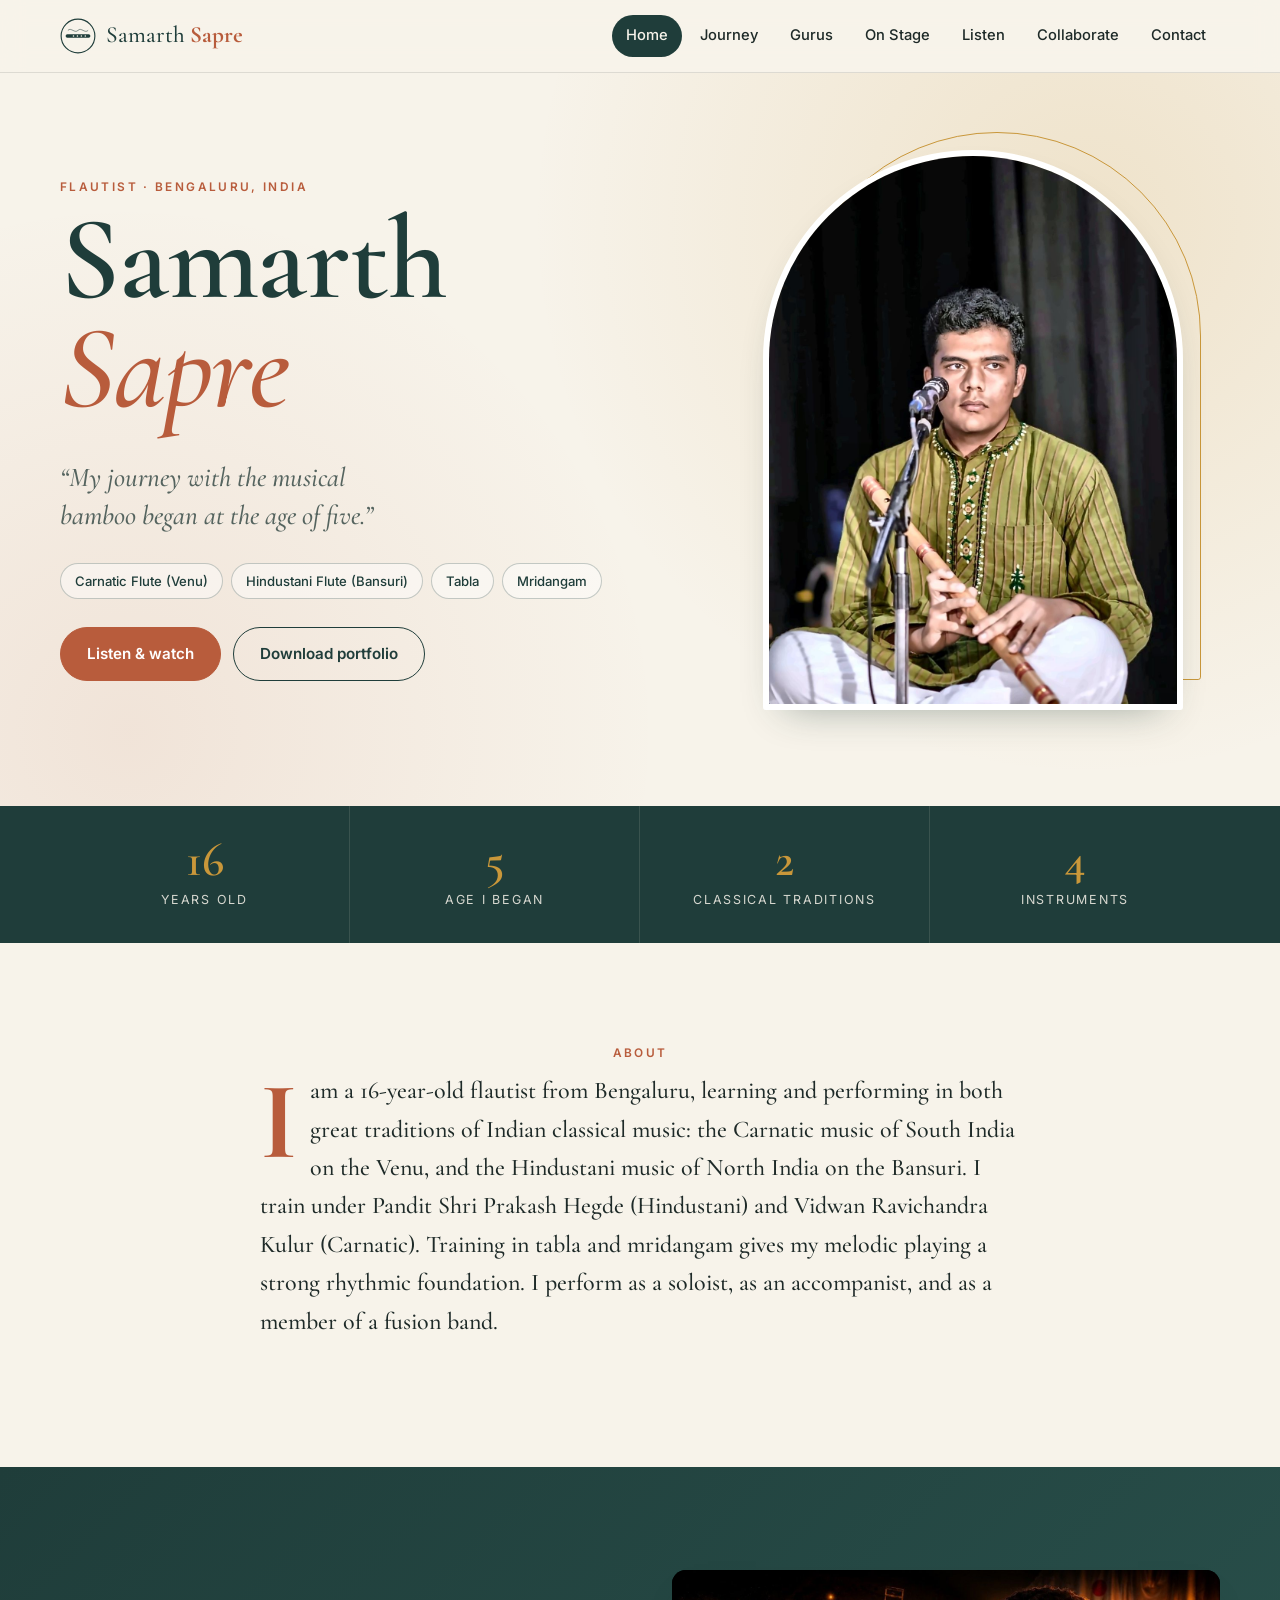
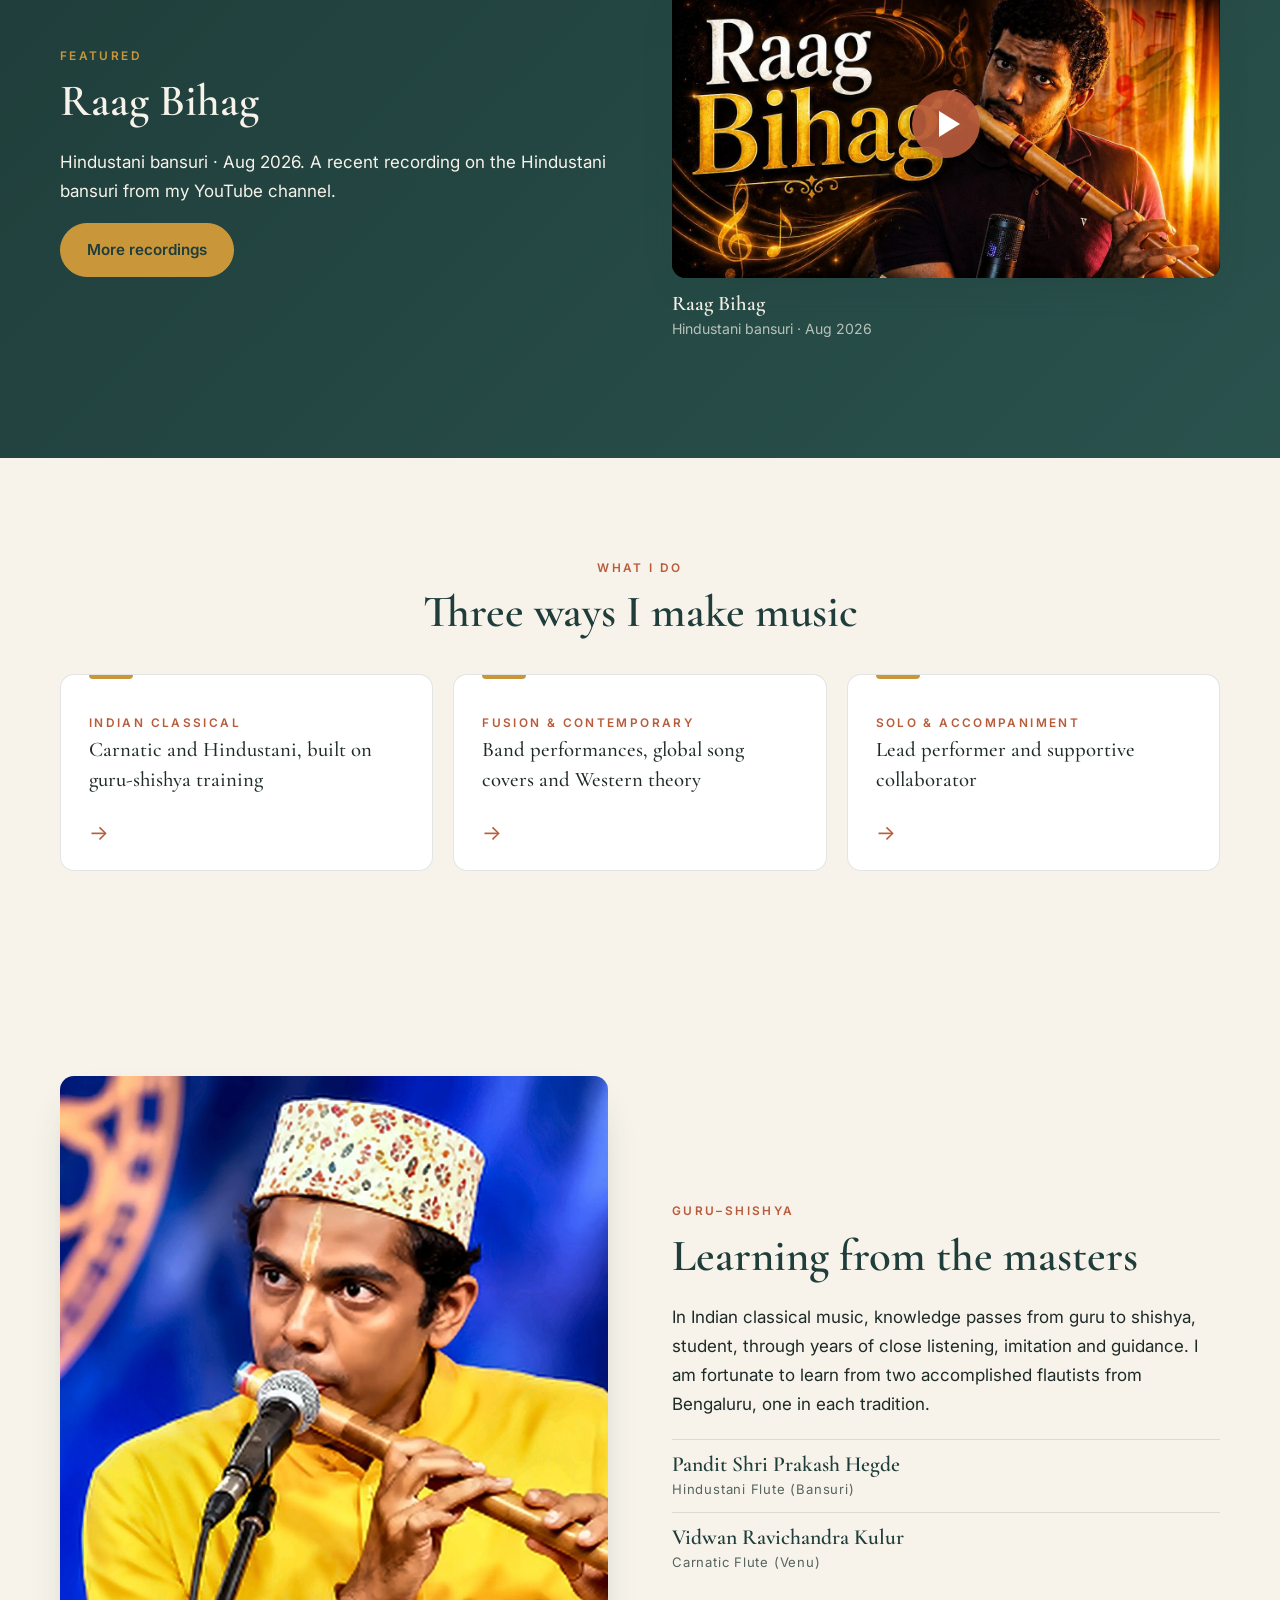
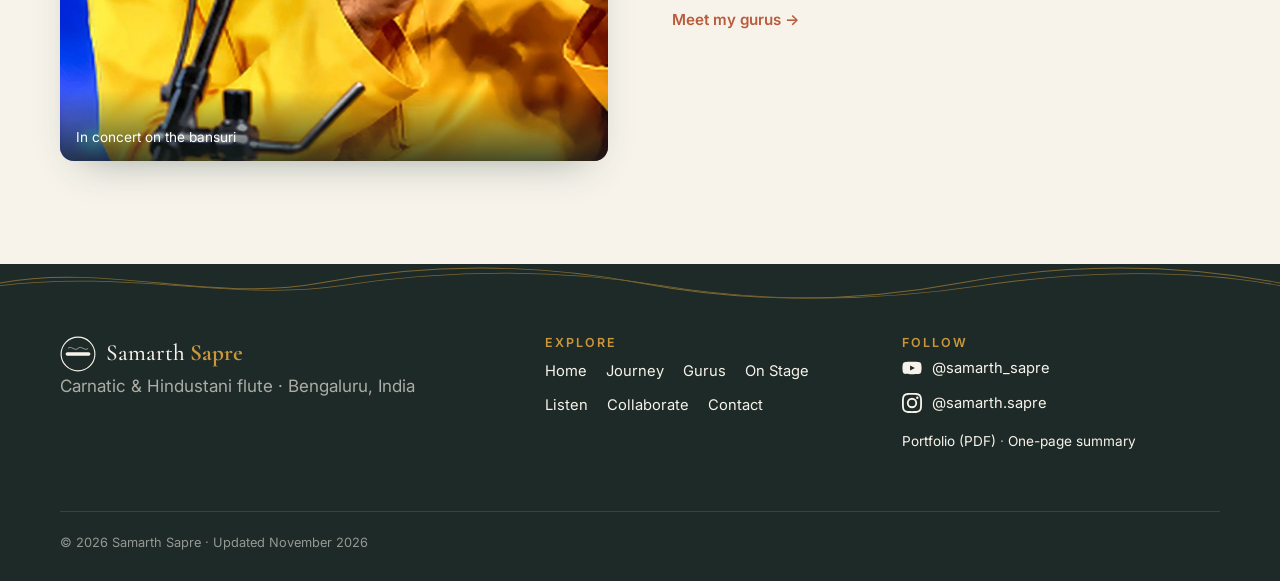
==== index.html @ 22e7e935 "Initial website: Home, Journey, Gurus, On Stage, Listen, Collaborate, Contact Authored by Swapnil" ====
<!doctype html>
<html lang="en">
<head>
<meta charset="utf-8">
<meta name="viewport" content="width=device-width, initial-scale=1">
<title>Samarth Sapre · Flautist · Carnatic &amp; Hindustani</title>
<meta name="description" content="Samarth Sapre, a 16-year-old flautist from Bengaluru performing Carnatic flute (venu) and Hindustani bansuri, with tabla and mridangam.">
<meta name="theme-color" content="#1F3D3A">
<meta property="og:type" content="website">
<meta property="og:title" content="Samarth Sapre · Flautist · Carnatic &amp; Hindustani">
<meta property="og:description" content="Samarth Sapre, a 16-year-old flautist from Bengaluru performing Carnatic flute (venu) and Hindustani bansuri, with tabla and mridangam.">
<meta property="og:image" content="https://samarthss2104.github.io/assets/img/og.jpg">
<meta name="twitter:card" content="summary_large_image">
<link rel="canonical" href="https://samarthss2104.github.io/">
<link rel="icon" href="assets/favicon.svg" type="image/svg+xml">
<link rel="preconnect" href="https://fonts.googleapis.com">
<link rel="preconnect" href="https://fonts.gstatic.com" crossorigin>
<link href="https://fonts.googleapis.com/css2?family=Cormorant+Garamond:ital,wght@0,500;0,600;0,700;1,500&family=Inter:wght@400;500;600&display=swap" rel="stylesheet">
<link rel="stylesheet" href="assets/style.css">
<script type="application/ld+json">{"@context": "https://schema.org", "@type": "Person", "name": "Samarth Sapre", "jobTitle": "Flautist (Carnatic and Hindustani)", "address": {"@type": "PostalAddress", "addressLocality": "Bengaluru", "addressCountry": "IN"}, "sameAs": ["https://youtube.com/@samarth_sapre", "https://www.instagram.com/samarth.sapre"], "url": "https://samarthss2104.github.io/"}</script>
</head>
<body class="page-index">
<a class="skip" href="#main">Skip to content</a>
<header class="site-header">
  <div class="wrap header-inner">
    <a class="brand" href="index.html"><svg class="mark" viewBox="0 0 64 64" aria-hidden="true"><circle cx="32" cy="32" r="30" fill="none" stroke="currentColor" stroke-width="2"/><rect x="10" y="29" width="44" height="6" rx="3" fill="currentColor"/><circle cx="24" cy="32" r="1.4" fill="var(--paper)"/><circle cx="31" cy="32" r="1.4" fill="var(--paper)"/><circle cx="38" cy="32" r="1.4" fill="var(--paper)"/><circle cx="45" cy="32" r="1.4" fill="var(--paper)"/><path d="M14 22c6-6 12 6 18 0s12 6 18 0" fill="none" stroke="currentColor" stroke-width="1.6" opacity=".6"/></svg><span>Samarth <b>Sapre</b></span></a>
    <button class="menu-toggle" aria-expanded="false" aria-controls="nav" aria-label="Menu">
      <span></span><span></span><span></span></button>
    <nav id="nav" class="nav"><a href="index.html" aria-current="page">Home</a><a href="journey.html">Journey</a><a href="gurus.html">Gurus</a><a href="stage.html">On Stage</a><a href="listen.html">Listen</a><a href="collaborate.html">Collaborate</a><a href="contact.html">Contact</a></nav>
  </div>
</header>
<main id="main">
<section class="hero">
  <div class="wrap hero-inner">
    <div class="hero-text">
      <p class="kicker">Flautist · Bengaluru, India</p>
      <h1 class="hero-name">Samarth<br><em>Sapre</em></h1>
      <p class="tagline">“My journey with the musical bamboo began at the age of five.”</p>
      <ul class="chips"><li>Carnatic Flute (Venu)</li><li>Hindustani Flute (Bansuri)</li><li>Tabla</li><li>Mridangam</li></ul>
      <div class="cta">
        <a class="btn" href="listen.html">Listen &amp; watch</a>
        <a class="btn ghost" href="files/Samarth_Sapre_Musician_Portfolio.pdf">Download portfolio</a>
      </div>
    </div>
    <div class="hero-photo">
      <div class="arch"><img src="assets/img/1.jpg" alt="Samarth Sapre with his bansuri" fetchpriority="high"></div>
      <span class="ring" aria-hidden="true"></span>
    </div>
  </div>
</section>
<section class="stats"><div class="wrap stats-inner"><div><b>16</b><span>Years old</span></div><div><b>5</b><span>Age I began</span></div><div><b>2</b><span>Classical traditions</span></div><div><b>4</b><span>Instruments</span></div></div></section>
<section class="intro">
  <div class="wrap narrow">
    <p class="kicker center">About</p>
    <p class="dropcap">I am a 16-year-old flautist from Bengaluru, learning and performing in both great traditions of Indian classical music: the Carnatic music of South India on the Venu, and the Hindustani music of North India on the Bansuri. I train under Pandit Shri Prakash Hegde (Hindustani) and Vidwan Ravichandra Kulur (Carnatic). Training in tabla and mridangam gives my melodic playing a strong rhythmic foundation. I perform as a soloist, as an accompanist, and as a member of a fusion band.</p>
  </div>
</section>
<section class="band">
  <div class="wrap split">
    <div>
      <p class="kicker light">Featured</p>
      <h2>Raag Bihag</h2>
      <p>Hindustani bansuri  ·  Aug 2026. A recent recording on the Hindustani bansuri from my YouTube channel.</p>
      <a class="btn light" href="listen.html">More recordings</a>
    </div>
    <article class="video big">
  <button class="yt" data-id="_wr98UsOp20" aria-label="Play Raag Bihag">
    <img src="assets/img/yt__wr98UsOp20.jpg" alt="" loading="lazy">
    <span class="play" aria-hidden="true"></span>
  </button>
  <h3><a href="https://www.youtube.com/watch?v=_wr98UsOp20" target="_blank" rel="noopener">Raag Bihag</a></h3>
  <p class="muted">Hindustani bansuri  ·  Aug 2026</p>
</article>
  </div>
</section>
<section class="pillars-sec">
  <div class="wrap">
    <p class="kicker center">What I do</p>
    <h2 class="center">Three ways I make music</h2>
    <div class="pillars"><a class="pillar reveal" href="journey.html"><span class="kicker">INDIAN CLASSICAL</span><p>Carnatic and Hindustani, built on guru-shishya training</p><span class="arrow">→</span></a><a class="pillar reveal" href="collaborate.html"><span class="kicker">FUSION &amp; CONTEMPORARY</span><p>Band performances, global song covers and Western theory</p><span class="arrow">→</span></a><a class="pillar reveal" href="stage.html"><span class="kicker">SOLO &amp; ACCOMPANIMENT</span><p>Lead performer and supportive collaborator</p><span class="arrow">→</span></a></div>
  </div>
</section>
<section class="gurus-teaser">
  <div class="wrap split">
    <figure class="photo tall" data-lightbox><img src="assets/img/8.jpg" alt="In concert on the bansuri" loading="lazy" style="object-position:45% 45%"><figcaption>In concert on the bansuri</figcaption></figure>
    <div>
      <p class="kicker">Guru–shishya</p>
      <h2>Learning from the masters</h2>
      <p>In Indian classical music, knowledge passes from guru to shishya, student, through years of close listening, imitation and guidance. I am fortunate to learn from two accomplished flautists from Bengaluru, one in each tradition.</p>
      <ul class="guru-mini"><li><b>Pandit Shri Prakash Hegde</b><span>Hindustani Flute (Bansuri)</span></li><li><b>Vidwan Ravichandra Kulur</b><span>Carnatic Flute (Venu)</span></li></ul>
      <a class="link" href="gurus.html">Meet my gurus →</a>
    </div>
  </div>
</section>
</main>
<footer class="site-footer">
  <svg class="wave" viewBox="0 0 1200 60" preserveAspectRatio="none" aria-hidden="true"><path d="M0 30 C 100 0, 200 60, 300 30 S 500 0, 600 30 S 800 60, 900 30 S 1100 0, 1200 30"/><path d="M0 34 C 120 10, 220 58, 320 34 S 520 8, 620 34 S 820 58, 920 34 S 1120 10, 1200 34"/></svg>
  <div class="wrap footer-inner">
    <div>
      <a class="brand light" href="index.html"><svg class="mark" viewBox="0 0 64 64" aria-hidden="true"><circle cx="32" cy="32" r="30" fill="none" stroke="currentColor" stroke-width="2"/><rect x="10" y="29" width="44" height="6" rx="3" fill="currentColor"/><circle cx="24" cy="32" r="1.4" fill="var(--paper)"/><circle cx="31" cy="32" r="1.4" fill="var(--paper)"/><circle cx="38" cy="32" r="1.4" fill="var(--paper)"/><circle cx="45" cy="32" r="1.4" fill="var(--paper)"/><path d="M14 22c6-6 12 6 18 0s12 6 18 0" fill="none" stroke="currentColor" stroke-width="1.6" opacity=".6"/></svg><span>Samarth <b>Sapre</b></span></a>
      <p class="muted">Carnatic &amp; Hindustani flute · Bengaluru, India</p>
    </div>
    <div>
      <h4>Explore</h4>
      <p class="footer-nav"><a href="index.html">Home</a> <a href="journey.html">Journey</a> <a href="gurus.html">Gurus</a> <a href="stage.html">On Stage</a> <a href="listen.html">Listen</a> <a href="collaborate.html">Collaborate</a> <a href="contact.html">Contact</a></p>
    </div>
    <div>
      <h4>Follow</h4>
      <div class="social light"><a href="https://youtube.com/@samarth_sapre" target="_blank" rel="noopener" aria-label="YouTube @samarth_sapre"><svg viewBox="0 0 24 24" aria-hidden="true"><path d="M23 7.2a3 3 0 0 0-2.1-2.1C19 4.6 12 4.6 12 4.6s-7 0-8.9.5A3 3 0 0 0 1 7.2 31 31 0 0 0 .5 12a31 31 0 0 0 .5 4.8 3 3 0 0 0 2.1 2.1c1.9.5 8.9.5 8.9.5s7 0 8.9-.5a3 3 0 0 0 2.1-2.1 31 31 0 0 0 .5-4.8 31 31 0 0 0-.5-4.8zM9.7 15.1V8.9l5.8 3.1z"/></svg><span>@samarth_sapre</span></a><a href="https://www.instagram.com/samarth.sapre" target="_blank" rel="noopener" aria-label="Instagram @samarth.sapre"><svg viewBox="0 0 24 24" aria-hidden="true"><path d="M12 2.2c3.2 0 3.6 0 4.8.1 3.3.1 4.8 1.7 4.9 4.9.1 1.3.1 1.6.1 4.8s0 3.6-.1 4.8c-.1 3.2-1.7 4.8-4.9 4.9-1.3.1-1.6.1-4.8.1s-3.6 0-4.8-.1c-3.3-.1-4.8-1.7-4.9-4.9C2.2 15.6 2.2 15.2 2.2 12s0-3.6.1-4.8C2.4 3.9 4 2.4 7.2 2.3 8.4 2.2 8.8 2.2 12 2.2zM12 0C8.7 0 8.3 0 7.1.1 2.7.3.3 2.7.1 7.1 0 8.3 0 8.7 0 12s0 3.7.1 4.9c.2 4.4 2.6 6.8 7 7 1.2.1 1.6.1 4.9.1s3.7 0 4.9-.1c4.4-.2 6.8-2.6 7-7 .1-1.2.1-1.6.1-4.9s0-3.7-.1-4.9c-.2-4.4-2.6-6.8-7-7C15.7 0 15.3 0 12 0zm0 5.8a6.2 6.2 0 1 0 0 12.4 6.2 6.2 0 0 0 0-12.4zM12 16a4 4 0 1 1 0-8 4 4 0 0 1 0 8zm6.4-11.8a1.4 1.4 0 1 0 0 2.9 1.4 1.4 0 0 0 0-2.9z"/></svg><span>@samarth.sapre</span></a></div>
      <p class="muted small"><a href="files/Samarth_Sapre_Musician_Portfolio.pdf">Portfolio (PDF)</a> ·
      <a href="files/Samarth_Sapre_One_Page_Summary.pdf">One-page summary</a></p>
    </div>
  </div>
  <div class="wrap fine">© 2026 Samarth Sapre · Updated November 2026</div>
</footer>
<div class="lightbox" hidden><button class="lb-close" aria-label="Close">×</button><figure><img alt=""><figcaption></figcaption></figure></div>
<script src="assets/site.js" defer></script>
</body>
</html>
---- assets/style.css ----
/* Samarth Sapre — website styles. Palette matches the PDF portfolio. */
:root {
  --paper: #F7F3EA;
  --paper-2: #EFE8DA;
  --mist: #E7ECE5;
  --ink: #1E2A28;
  --teal: #1F3D3A;
  --teal-2: #2A524D;
  --terracotta: #B85C3C;
  --gold: #C9973A;
  --sage: #5F7768;
  --muted: #55645F;
  --line: rgba(30, 42, 40, .12);
  --serif: "Cormorant Garamond", Georgia, serif;
  --sans: "Inter", system-ui, -apple-system, "Segoe UI", sans-serif;
  --radius: 14px;
  --shadow: 0 18px 40px -22px rgba(31, 61, 58, .45);
}

* { box-sizing: border-box; }
html { scroll-behavior: smooth; }
body {
  margin: 0;
  background: var(--paper);
  color: var(--ink);
  font: 400 17px/1.7 var(--sans);
  -webkit-font-smoothing: antialiased;
}
img { max-width: 100%; display: block; }
a { color: var(--terracotta); text-decoration: none; }
a:hover { color: var(--teal); }
h1, h2, h3, h4 { font-family: var(--serif); font-weight: 600; line-height: 1.12; margin: 0 0 .5em; color: var(--teal); }
h1 { font-size: clamp(2.6rem, 6vw, 4.4rem); }
h2 { font-size: clamp(2rem, 4vw, 2.8rem); }
h3 { font-size: 1.55rem; }
h4 { font-family: var(--sans); font-size: .78rem; letter-spacing: .16em; text-transform: uppercase; color: var(--sage); margin-top: 1.6em; }
p { margin: 0 0 1em; }
.wrap { width: min(1160px, 100% - 32px); margin-inline: auto; }
.narrow { width: min(760px, 100% - 32px); }
.center { text-align: center; }
.muted { color: var(--muted); }
.small { font-size: .85rem; }
.kicker {
  font: 600 .74rem/1.4 var(--sans);
  letter-spacing: .2em;
  text-transform: uppercase;
  color: var(--terracotta);
  margin-bottom: .9em;
}
.kicker.light { color: var(--gold); }
.skip { position: absolute; left: -999px; }
.skip:focus { left: 16px; top: 16px; z-index: 100; background: var(--teal); color: #fff; padding: 8px 14px; border-radius: 8px; }
section { padding: clamp(56px, 8vw, 104px) 0; }
.tint { background: var(--mist); }
.link { font-weight: 600; font-size: .95rem; }

/* Header */
.site-header {
  position: sticky; top: 0; z-index: 50;
  background: rgba(247, 243, 234, .88);
  backdrop-filter: blur(12px);
  border-bottom: 1px solid var(--line);
}
.header-inner { display: flex; align-items: center; justify-content: space-between; height: 72px; }
.brand { display: flex; align-items: center; gap: 10px; color: var(--teal); font: 500 1.45rem/1 var(--serif); }
.brand b { font-weight: 700; color: var(--terracotta); }
.brand .mark { width: 36px; height: 36px; color: var(--teal); }
.brand.light, .brand.light .mark { color: var(--paper); }
.brand.light b { color: var(--gold); }
.nav { display: flex; gap: 4px; }
.nav a {
  color: var(--ink); font-size: .92rem; font-weight: 500;
  padding: 8px 14px; border-radius: 999px; transition: background .2s, color .2s;
}
.nav a:hover { background: var(--paper-2); color: var(--teal); }
.nav a[aria-current="page"] { background: var(--teal); color: var(--paper); }
.menu-toggle { display: none; background: none; border: 0; padding: 10px; cursor: pointer; }
.menu-toggle span { display: block; width: 24px; height: 2px; background: var(--teal); margin: 5px 0; transition: transform .25s, opacity .25s; }

@media (max-width: 960px) {
  .menu-toggle { display: block; }
  .nav {
    position: absolute; top: 72px; left: 0; right: 0;
    flex-direction: column; gap: 0; padding: 8px 16px 20px;
    background: var(--paper); border-bottom: 1px solid var(--line);
    box-shadow: var(--shadow);
    display: none;
  }
  .nav.open { display: flex; }
  .nav a { padding: 14px 12px; border-radius: 10px; font-size: 1.05rem; }
  .menu-toggle[aria-expanded="true"] span:nth-child(1) { transform: translateY(7px) rotate(45deg); }
  .menu-toggle[aria-expanded="true"] span:nth-child(2) { opacity: 0; }
  .menu-toggle[aria-expanded="true"] span:nth-child(3) { transform: translateY(-7px) rotate(-45deg); }
}

/* Buttons */
.btn {
  display: inline-block; padding: 13px 26px; border-radius: 999px;
  background: var(--terracotta); color: #fff; font-weight: 600; font-size: .95rem;
  border: 1.5px solid var(--terracotta); transition: transform .2s, background .2s, color .2s;
}
.btn:hover { background: var(--teal); border-color: var(--teal); color: #fff; transform: translateY(-2px); }
.btn.ghost { background: transparent; color: var(--teal); border-color: var(--teal); }
.btn.ghost:hover { background: var(--teal); color: var(--paper); }
.btn.light { background: var(--gold); border-color: var(--gold); color: var(--teal); }
.btn.light:hover { background: var(--paper); border-color: var(--paper); }
.cta { display: flex; flex-wrap: wrap; gap: 12px; margin-top: 28px; }
.cta.center { justify-content: center; }

/* Hero */
.hero {
  padding: clamp(40px, 6vw, 80px) 0 clamp(56px, 8vw, 96px);
  background:
    radial-gradient(circle at 85% 20%, rgba(201, 151, 58, .18), transparent 45%),
    radial-gradient(circle at 10% 90%, rgba(184, 92, 60, .10), transparent 40%);
  overflow: hidden;
}
.hero-inner { display: grid; grid-template-columns: 1.1fr .9fr; gap: clamp(32px, 5vw, 72px); align-items: center; }
.hero-name { font-size: clamp(3.6rem, 10vw, 7.4rem); line-height: .92; letter-spacing: -.01em; margin-bottom: .3em; }
.hero-name em { font-style: italic; color: var(--terracotta); font-weight: 500; }
.tagline { font: italic 500 clamp(1.3rem, 2.4vw, 1.7rem)/1.4 var(--serif); color: var(--muted); max-width: 30ch; }
.chips { list-style: none; padding: 0; margin: 22px 0 0; display: flex; flex-wrap: wrap; gap: 8px; }
.chips li {
  font-size: .82rem; font-weight: 500; color: var(--teal);
  padding: 6px 14px; border: 1px solid rgba(31, 61, 58, .25); border-radius: 999px; background: rgba(255, 255, 255, .45);
}
.hero-photo { position: relative; justify-self: center; width: min(420px, 100%); }
.arch {
  position: relative; z-index: 1;
  aspect-ratio: 3 / 4; border-radius: 999px 999px var(--radius) var(--radius);
  overflow: hidden; box-shadow: var(--shadow); border: 6px solid #fff;
}
.arch img { width: 100%; height: 100%; object-fit: cover; object-position: 50% 30%; }
.ring {
  position: absolute; inset: -18px -18px 30px 30px; z-index: 0;
  border: 1.5px solid var(--gold); border-radius: 999px 999px var(--radius) var(--radius);
}

/* Stats */
.stats { padding: 0; background: var(--teal); color: var(--paper); }
.stats-inner { display: grid; grid-template-columns: repeat(4, 1fr); }
.stats-inner div { padding: 30px 12px; text-align: center; border-right: 1px solid rgba(247, 243, 234, .12); }
.stats-inner div:last-child { border-right: 0; }
.stats b { display: block; font: 600 3rem/1 var(--serif); color: var(--gold); }
.stats span { font-size: .78rem; letter-spacing: .14em; text-transform: uppercase; opacity: .85; }

/* Intro */
.dropcap { font: 500 clamp(1.25rem, 2.2vw, 1.5rem)/1.6 var(--serif); color: var(--ink); }
.dropcap::first-letter { float: left; font-size: 4.6em; line-height: .8; padding: 6px 12px 0 0; color: var(--terracotta); font-weight: 700; }

/* Band (dark) */
.band { background: linear-gradient(135deg, var(--teal), var(--teal-2)); color: var(--paper); }
.band h2, .band h3 { color: var(--paper); }
.band h3 a { color: var(--paper); }
.band .video h3 a { color: var(--paper); }
.band .video h3 a:hover { color: var(--gold); }
.band .muted { color: rgba(247, 243, 234, .7); }
.split { display: grid; grid-template-columns: 1fr 1fr; gap: clamp(32px, 5vw, 72px); align-items: center; }

/* Video */
.video h3 { font-size: 1.3rem; margin: 14px 0 2px; }
.video h3 a { color: var(--teal); }
.video p { font-size: .88rem; }
.yt {
  position: relative; display: block; width: 100%; aspect-ratio: 16 / 9; padding: 0; border: 0; cursor: pointer;
  border-radius: var(--radius); overflow: hidden; background: #000; box-shadow: var(--shadow);
}
.yt img { width: 100%; height: 100%; object-fit: cover; transition: transform .5s, opacity .3s; }
.yt:hover img { transform: scale(1.04); opacity: .9; }
.yt .play {
  position: absolute; left: 50%; top: 50%; width: 68px; height: 68px; transform: translate(-50%, -50%);
  border-radius: 50%; background: rgba(184, 92, 60, .92); box-shadow: 0 6px 20px rgba(0, 0, 0, .35);
}
.yt .play::after {
  content: ""; position: absolute; left: 27px; top: 21px;
  border-style: solid; border-width: 13px 0 13px 21px; border-color: transparent transparent transparent #fff;
}
.yt iframe { position: absolute; inset: 0; width: 100%; height: 100%; border: 0; }
.videos { display: grid; grid-template-columns: repeat(3, 1fr); gap: 28px; }

/* Pillars */
.pillars { display: grid; grid-template-columns: repeat(3, 1fr); gap: 20px; margin-top: 36px; }
.pillar {
  position: relative; display: block; padding: 32px 28px 56px; border-radius: var(--radius);
  background: #fff; color: var(--ink); border: 1px solid var(--line); transition: transform .25s, box-shadow .25s;
}
.pillar::before { content: ""; position: absolute; left: 28px; top: 0; width: 44px; height: 4px; background: var(--gold); border-radius: 0 0 4px 4px; }
.pillar:hover { transform: translateY(-6px); box-shadow: var(--shadow); color: var(--ink); }
.pillar p { font: 500 1.3rem/1.4 var(--serif); }
.pillar .arrow { position: absolute; bottom: 20px; left: 28px; color: var(--terracotta); font-size: 1.3rem; }

/* Photos */
.photo { margin: 0; position: relative; border-radius: var(--radius); overflow: hidden; box-shadow: var(--shadow); cursor: zoom-in; background: var(--paper-2); }
.photo img { width: 100%; height: 100%; object-fit: cover; aspect-ratio: 4 / 3; transition: transform .6s; }
.photo:hover img { transform: scale(1.03); }
.photo figcaption {
  position: absolute; left: 0; right: 0; bottom: 0; padding: 36px 16px 12px;
  background: linear-gradient(transparent, rgba(20, 30, 28, .78)); color: #fff; font-size: .85rem;
}
.photo.tall img { aspect-ratio: 4 / 5; }
.photo-pair { display: grid; grid-template-columns: 1fr 1fr; gap: 16px; }
.photo-pair .photo img { aspect-ratio: 3 / 4; }
.guru-mini { list-style: none; padding: 0; margin: 20px 0; }
.guru-mini li { display: flex; flex-direction: column; padding: 12px 0; border-top: 1px solid var(--line); }
.guru-mini b { font: 600 1.35rem/1.2 var(--serif); color: var(--teal); }
.guru-mini span { font-size: .82rem; color: var(--muted); letter-spacing: .06em; }

/* Page head */
.page-head {
  position: relative; overflow: hidden; padding: clamp(56px, 8vw, 96px) 0 clamp(40px, 5vw, 64px);
  border-bottom: 1px solid var(--line);
  background: radial-gradient(circle at 90% 0%, rgba(201, 151, 58, .16), transparent 50%);
}
.page-head .num {
  position: absolute; right: 2%; top: -10px;
  font: 700 clamp(8rem, 20vw, 15rem)/1 var(--serif); color: transparent;
  -webkit-text-stroke: 1.5px rgba(201, 151, 58, .45); pointer-events: none;
}
.page-head .lede { font: 500 clamp(1.2rem, 2vw, 1.45rem)/1.6 var(--serif); color: var(--muted); max-width: 62ch; }

/* Timeline */
.timeline { list-style: none; margin: 0 auto; padding: 0 0 0 36px; max-width: 820px; position: relative; }
.timeline::before { content: ""; position: absolute; left: 9px; top: 8px; bottom: 8px; width: 2px; background: linear-gradient(var(--gold), var(--terracotta)); }
.timeline li { position: relative; padding: 0 0 48px 24px; }
.timeline li:last-child { padding-bottom: 0; }
.timeline li::before {
  content: ""; position: absolute; left: -35px; top: 4px; width: 18px; height: 18px; border-radius: 50%;
  background: var(--paper); border: 3px solid var(--terracotta);
}
.timeline li:last-child::before { background: var(--terracotta); box-shadow: 0 0 0 6px rgba(184, 92, 60, .18); }
.when { font: 600 .74rem/1 var(--sans); letter-spacing: .2em; color: var(--gold); }
.timeline h3 { margin: 10px 0 2px; }
.who { font-weight: 600; color: var(--terracotta); font-size: .95rem; }

/* Gurus */
.gurus { display: grid; grid-template-columns: 1fr 1fr; gap: 28px; }
.guru { background: #fff; border-radius: var(--radius); padding: clamp(28px, 4vw, 44px); border: 1px solid var(--line); box-shadow: var(--shadow); }
.guru-top { display: flex; gap: 20px; align-items: center; margin-bottom: 20px; }
.guru-top h2 { font-size: clamp(1.7rem, 3vw, 2.2rem); margin: 0 0 4px; }
.guru-top .kicker { margin-bottom: 6px; }
.guru-top .muted { margin: 0; font-size: .9rem; }
.monogram {
  flex: none; width: 76px; height: 76px; border-radius: 50%; display: grid; place-items: center;
  font: 600 1.7rem/1 var(--serif); color: var(--gold); background: var(--teal);
  box-shadow: inset 0 0 0 4px var(--teal), inset 0 0 0 5px var(--gold);
}
.ticks { list-style: none; padding: 0; margin: 0 0 24px; }
.ticks li { position: relative; padding: 0 0 10px 26px; font-size: .95rem; }
.ticks li::before { content: ""; position: absolute; left: 4px; top: .62em; width: 8px; height: 8px; border-radius: 50%; background: var(--gold); }
blockquote {
  margin: 0; padding: 20px 24px; border-left: 3px solid var(--terracotta); background: var(--paper);
  border-radius: 0 10px 10px 0; font: italic 500 1.2rem/1.5 var(--serif); color: var(--teal);
}
blockquote span { display: block; font: 600 .7rem/1 var(--sans); font-style: normal; letter-spacing: .2em; text-transform: uppercase; color: var(--terracotta); margin-bottom: 8px; }

/* Stage */
.roles { display: grid; grid-template-columns: 1fr 1fr; gap: 28px; }
.role { padding: 32px; border-radius: var(--radius); background: #fff; border: 1px solid var(--line); border-top: 4px solid var(--terracotta); }
.role p:last-child { font: 500 1.3rem/1.5 var(--serif); margin: 0; }
.gallery { columns: 3 280px; column-gap: 18px; margin-top: 36px; }
.gallery .photo { break-inside: avoid; margin-bottom: 18px; }
.gallery .photo img { aspect-ratio: auto; height: auto; }

/* Listen */
.sec-title { display: flex; justify-content: space-between; align-items: baseline; gap: 16px; margin-bottom: 28px; flex-wrap: wrap; }
.sec-title h2 { margin: 0; }
.reels { display: grid; grid-template-columns: repeat(4, 1fr); gap: 18px; }
.reel { display: block; color: var(--ink); }
.reel:hover { color: var(--terracotta); }
.reel-img { display: block; border-radius: var(--radius); overflow: hidden; aspect-ratio: 9 / 13; box-shadow: var(--shadow); background: #000; }
.reel img { width: 100%; height: 100%; object-fit: cover; transition: transform .6s; }
.reel:hover img { transform: scale(1.05); }
.reel-text { display: block; padding: 12px 2px 0; }
.reel-text b { display: block; font: 600 1.2rem/1.2 var(--serif); }
.reel-text small { font-size: .8rem; color: var(--muted); }
.rep { width: 100%; border-collapse: collapse; }
.rep th, .rep td { text-align: left; vertical-align: top; padding: 16px 0; border-bottom: 1px solid var(--line); }
.rep th { width: 34%; font: 600 .76rem/1.6 var(--sans); letter-spacing: .14em; text-transform: uppercase; color: var(--terracotta); padding-right: 20px; }
.rep td { font: 500 1.2rem/1.5 var(--serif); }

/* Collaborate */
.cards3 { display: grid; grid-template-columns: repeat(3, 1fr); gap: 24px; }
.card { padding: 32px 28px; background: #fff; border-radius: var(--radius); border: 1px solid var(--line); }
.card h3 { color: var(--terracotta); }
.card p { font-size: .96rem; margin: 0; }
.community { padding: 22px 0; border-top: 1px solid var(--line); }
.community h3 { margin-bottom: 2px; }
.community .kicker { margin-bottom: 4px; }
.community .muted { font-size: .88rem; }
.community p:last-child { margin: 0; }
.pillars-row { display: grid; grid-template-columns: repeat(3, 1fr); gap: 32px; }
.pillars-row > div { border-left: 2px solid var(--gold); padding-left: 20px; }
.pillars-row p:last-child { font: 500 1.25rem/1.45 var(--serif); margin: 0; }

/* Contact */
.contact-grid { display: grid; grid-template-columns: 1fr 1fr; gap: 24px; max-width: 820px; }
.contact-card { display: block; padding: 40px 32px; border-radius: var(--radius); background: #fff; border: 1px solid var(--line); color: var(--ink); transition: transform .25s, box-shadow .25s; }
.contact-card:hover { transform: translateY(-6px); box-shadow: var(--shadow); color: var(--ink); }
.contact-card svg { width: 36px; height: 36px; fill: var(--terracotta); margin-bottom: 16px; }
.contact-card h3 { margin-bottom: 4px; }

/* Next */
.next { padding: 0; border-top: 1px solid var(--line); }
.next a { display: flex; flex-direction: column; align-items: flex-end; padding: 44px 0; color: var(--teal); }
.next-title { font: 600 clamp(1.8rem, 4vw, 2.6rem)/1.1 var(--serif); transition: transform .25s; }
.next a:hover .next-title { transform: translateX(-8px); color: var(--terracotta); }
.next .kicker { margin-bottom: 6px; }

/* Footer */
.site-footer { position: relative; background: var(--ink); color: var(--paper); padding: 72px 0 28px; margin-top: 0; }
.site-footer .wave { position: absolute; top: -1px; left: 0; width: 100%; height: 40px; fill: none; stroke: var(--gold); stroke-width: 1.2; opacity: .55; }
.footer-inner { display: grid; grid-template-columns: 1.4fr 1fr 1fr; gap: 40px; }
.site-footer h4 { color: var(--gold); margin-top: 0; }
.site-footer .muted { color: rgba(247, 243, 234, .65); }
.site-footer a { color: var(--paper); }
.site-footer a:hover { color: var(--gold); }
.footer-nav a { display: inline-block; margin: 0 14px 6px 0; font-size: .92rem; }
.social { display: flex; flex-direction: column; gap: 10px; margin-bottom: 14px; }
.social a { display: inline-flex; align-items: center; gap: 10px; font-size: .92rem; }
.social svg { width: 20px; height: 20px; fill: currentColor; }
.fine { margin-top: 44px; padding-top: 20px; border-top: 1px solid rgba(247, 243, 234, .12); font-size: .8rem; color: rgba(247, 243, 234, .55); }

/* Lightbox */
.lightbox { position: fixed; inset: 0; z-index: 200; background: rgba(15, 22, 21, .92); display: grid; place-items: center; padding: 24px; }
.lightbox[hidden] { display: none; }
.lightbox figure { margin: 0; max-width: 1100px; }
.lightbox img { max-height: 82vh; width: auto; margin: 0 auto; border-radius: 10px; }
.lightbox figcaption { color: var(--paper); text-align: center; margin-top: 12px; font: italic 500 1.15rem var(--serif); }
.lb-close { position: absolute; top: 14px; right: 20px; background: none; border: 0; color: #fff; font-size: 2.6rem; cursor: pointer; line-height: 1; }

/* Reveal */
.reveal { opacity: 0; transform: translateY(18px); transition: opacity .7s ease, transform .7s ease; }
.reveal.in { opacity: 1; transform: none; }
.no-js .reveal { opacity: 1; transform: none; }
@media (prefers-reduced-motion: reduce) {
  html { scroll-behavior: auto; }
  .reveal { opacity: 1; transform: none; transition: none; }
  * { transition: none !important; }
}

/* Responsive */
@media (max-width: 960px) {
  .hero-inner, .split, .gurus { grid-template-columns: 1fr; }
  .hero-photo { width: min(340px, 86%); order: -1; }
  .videos, .cards3, .pillars, .pillars-row { grid-template-columns: 1fr 1fr; }
  .reels { grid-template-columns: repeat(3, 1fr); }
  .footer-inner { grid-template-columns: 1fr 1fr; }
  .footer-inner > div:first-child { grid-column: 1 / -1; }
}
@media (max-width: 640px) {
  body { font-size: 16px; }
  .stats-inner { grid-template-columns: 1fr 1fr; }
  .stats-inner div:nth-child(2) { border-right: 0; }
  .stats-inner div:nth-child(-n+2) { border-bottom: 1px solid rgba(247, 243, 234, .12); }
  .videos, .cards3, .pillars, .pillars-row, .roles, .contact-grid, .footer-inner { grid-template-columns: 1fr; }
  .reels { grid-template-columns: 1fr 1fr; gap: 12px; }
  .rep th { width: 40%; }
  .guru-top { flex-direction: column; align-items: flex-start; }
}
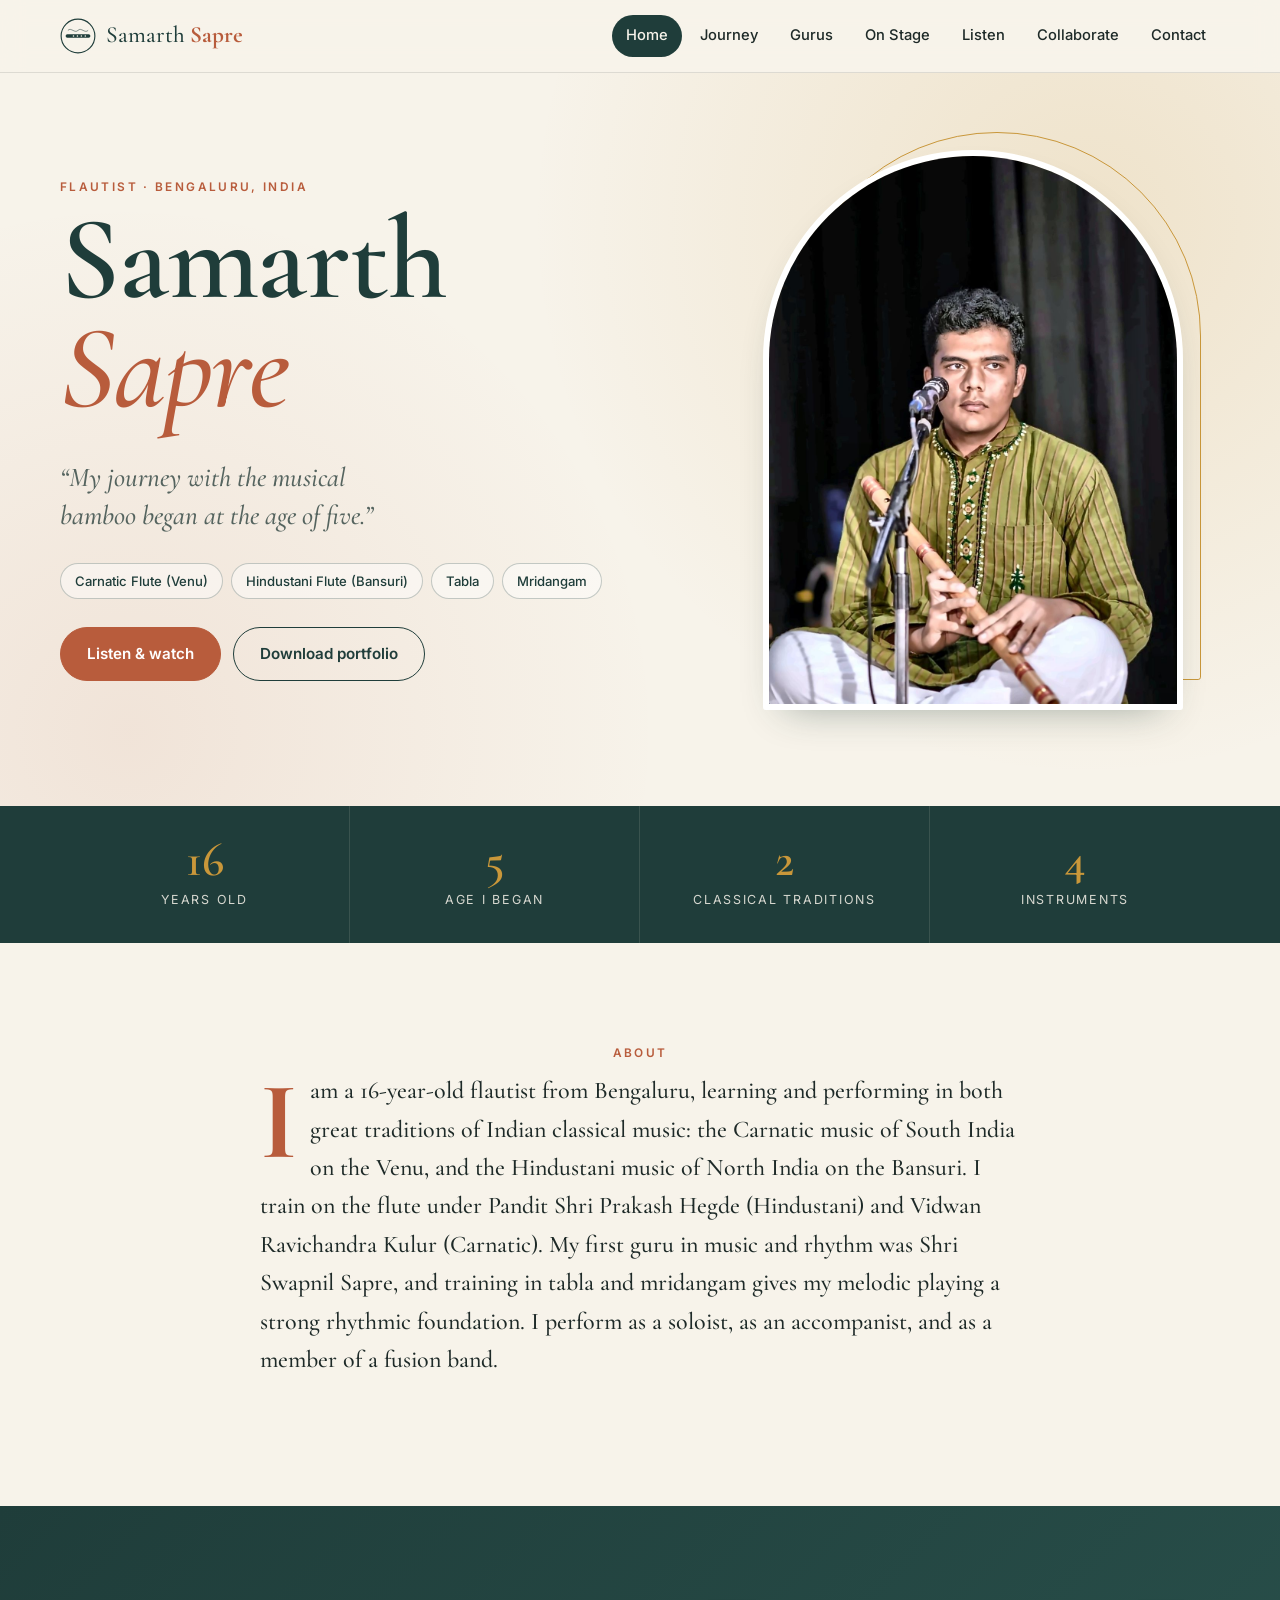
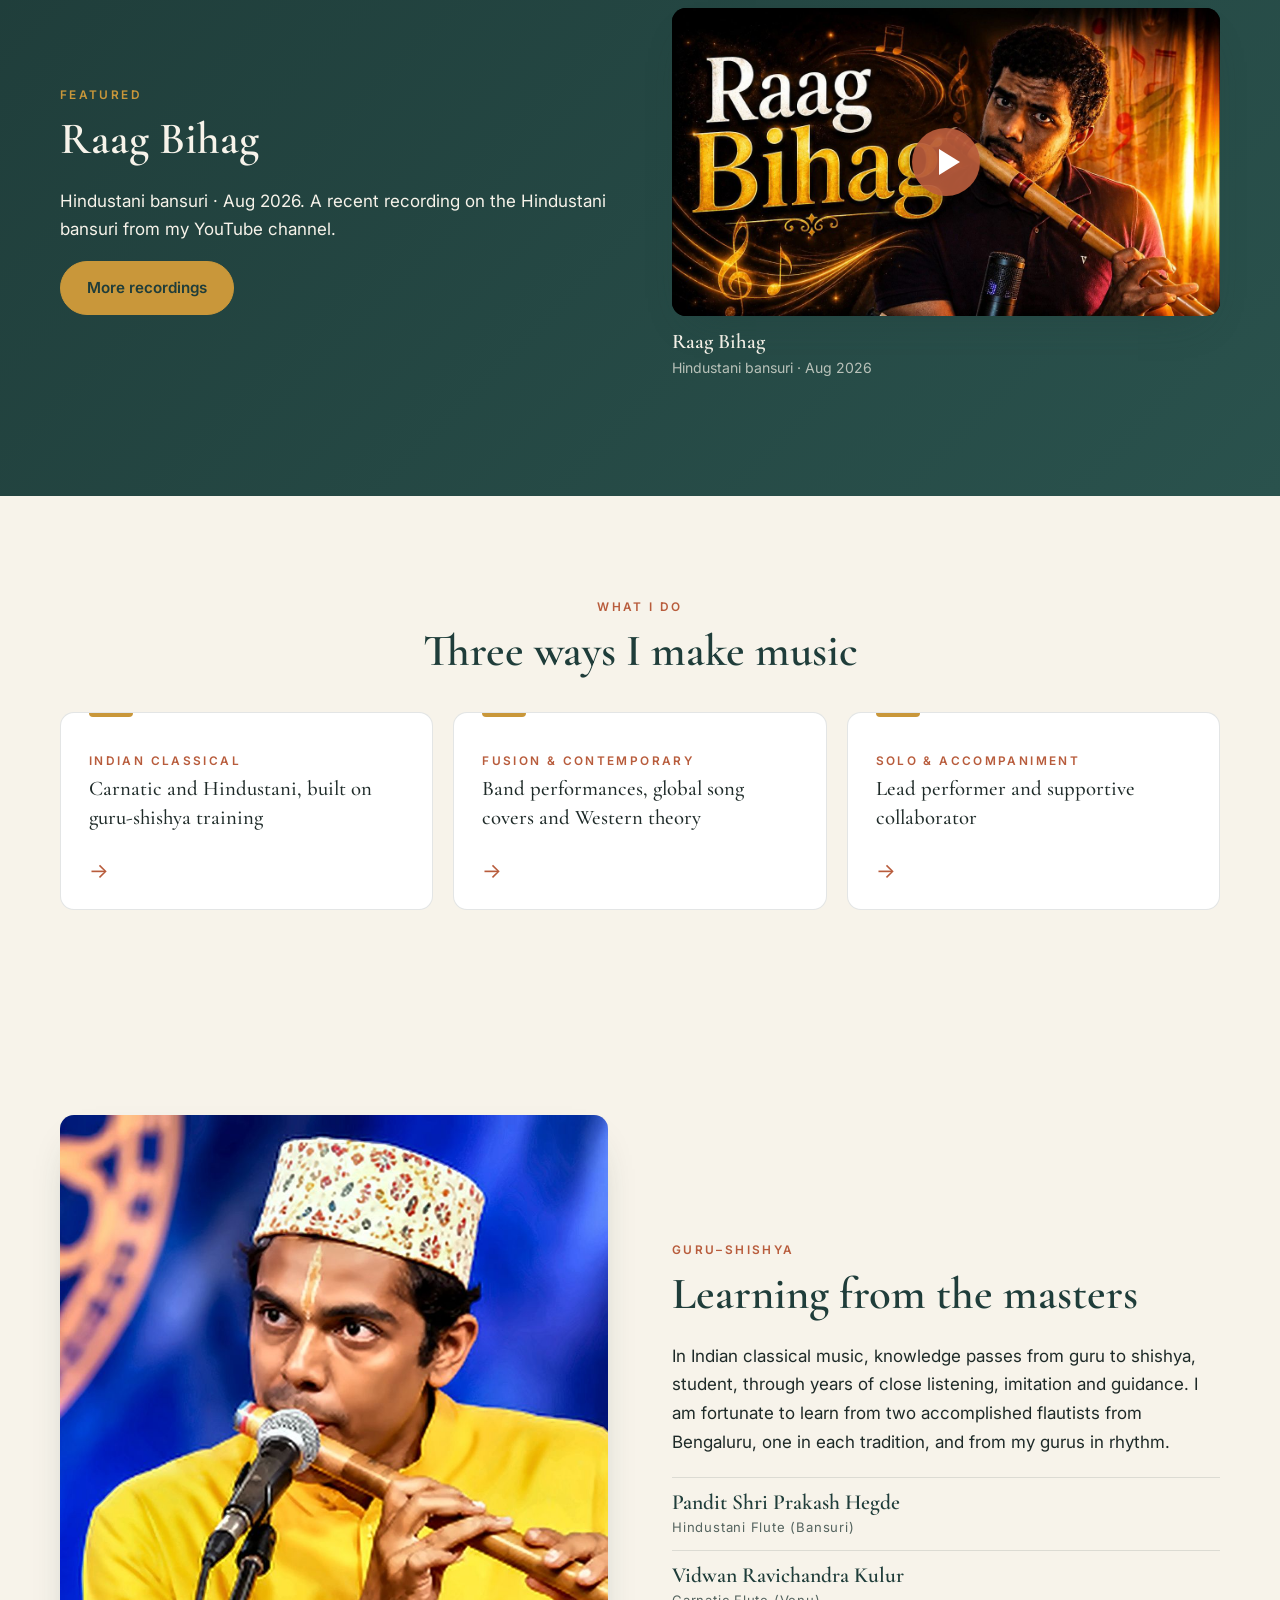
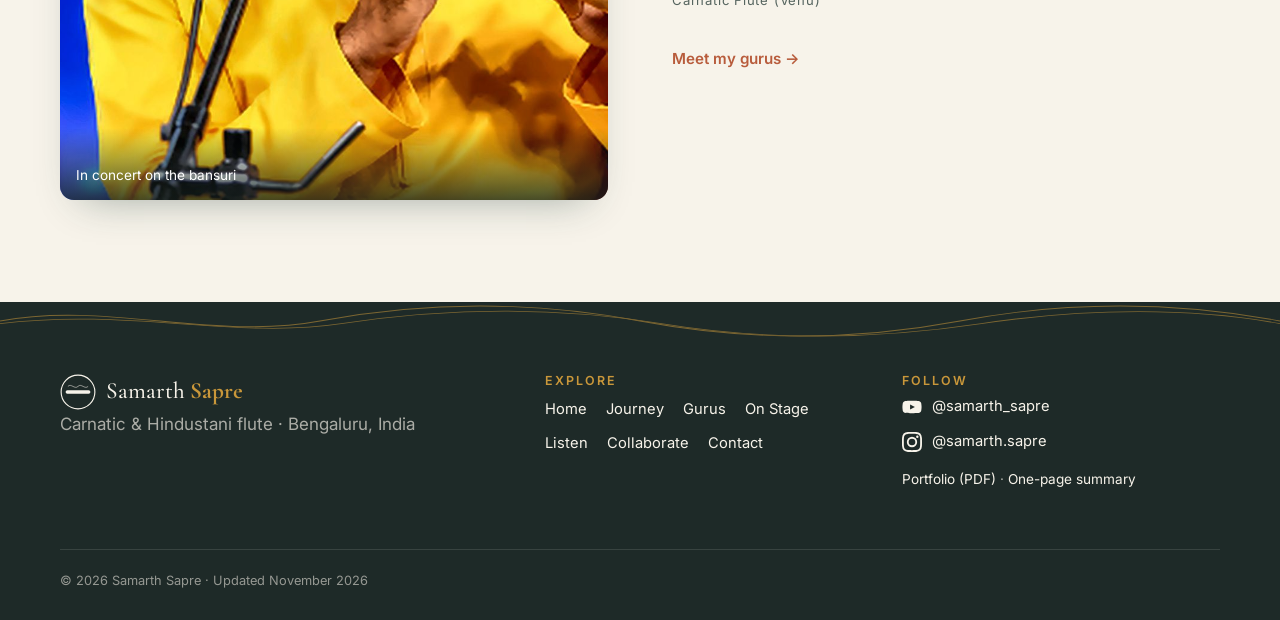
==== commit ddc97b49: "Add first guru and rhythm gurus, Bansuri Beats duets, Ayush TV telecast, uncropped trio photo Author" ====
--- a/index.html
+++ b/index.html
@@ -52,7 +52,7 @@
 <section class="intro">
   <div class="wrap narrow">
     <p class="kicker center">About</p>
-    <p class="dropcap">I am a 16-year-old flautist from Bengaluru, learning and performing in both great traditions of Indian classical music: the Carnatic music of South India on the Venu, and the Hindustani music of North India on the Bansuri. I train under Pandit Shri Prakash Hegde (Hindustani) and Vidwan Ravichandra Kulur (Carnatic). Training in tabla and mridangam gives my melodic playing a strong rhythmic foundation. I perform as a soloist, as an accompanist, and as a member of a fusion band.</p>
+    <p class="dropcap">I am a 16-year-old flautist from Bengaluru, learning and performing in both great traditions of Indian classical music: the Carnatic music of South India on the Venu, and the Hindustani music of North India on the Bansuri. I train on the flute under Pandit Shri Prakash Hegde (Hindustani) and Vidwan Ravichandra Kulur (Carnatic). My first guru in music and rhythm was Shri Swapnil Sapre, and training in tabla and mridangam gives my melodic playing a strong rhythmic foundation. I perform as a soloist, as an accompanist, and as a member of a fusion band.</p>
   </div>
 </section>
 <section class="band">
@@ -86,7 +86,7 @@
     <div>
       <p class="kicker">Guru–shishya</p>
       <h2>Learning from the masters</h2>
-      <p>In Indian classical music, knowledge passes from guru to shishya, student, through years of close listening, imitation and guidance. I am fortunate to learn from two accomplished flautists from Bengaluru, one in each tradition.</p>
+      <p>In Indian classical music, knowledge passes from guru to shishya, student, through years of close listening, imitation and guidance. I am fortunate to learn from two accomplished flautists from Bengaluru, one in each tradition, and from my gurus in rhythm.</p>
       <ul class="guru-mini"><li><b>Pandit Shri Prakash Hegde</b><span>Hindustani Flute (Bansuri)</span></li><li><b>Vidwan Ravichandra Kulur</b><span>Carnatic Flute (Venu)</span></li></ul>
       <a class="link" href="gurus.html">Meet my gurus →</a>
     </div>
--- a/assets/style.css
+++ b/assets/style.css
@@ -357,3 +357,36 @@
   .rep th { width: 40%; }
   .guru-top { flex-direction: column; align-items: flex-start; }
 }
+
+/* First guru and rhythm gurus */
+.more-gurus { display: grid; grid-template-columns: repeat(4, 1fr); gap: 20px; margin-top: 32px; }
+.mg { background: #fff; border: 1px solid var(--line); border-radius: var(--radius); padding: 28px 22px; text-align: center; }
+.mg h3 { font-size: 1.35rem; margin: 14px 0 6px; }
+.mg .kicker { margin: 0; font-size: .68rem; }
+.monogram.sm { width: 60px; height: 60px; font-size: 1.35rem; margin: 0 auto; }
+.note { max-width: 640px; margin: 28px auto 0; }
+
+/* Stage highlight */
+.highlight { margin-top: 28px; padding: clamp(28px, 4vw, 40px); border-radius: var(--radius);
+  background: linear-gradient(135deg, var(--teal), var(--teal-2)); color: var(--paper); }
+.highlight p:not(.kicker) { font: 500 clamp(1.25rem, 2.2vw, 1.55rem)/1.5 var(--serif); max-width: 60ch; }
+
+/* Duets */
+.sub-intro { color: var(--muted); max-width: 70ch; margin-top: -12px; margin-bottom: 28px; }
+.videos.four { grid-template-columns: repeat(4, 1fr); gap: 22px; }
+.videos.four .video h3 { font-size: 1.12rem; }
+
+/* Collaborate: trio shown whole, band photo matched to its height */
+.duo { display: grid; grid-template-columns: 1.7fr 1fr; gap: 16px; }
+.duo .photo img { aspect-ratio: auto; height: auto; }
+.duo .photo:last-child img { position: absolute; inset: 0; height: 100%; }
+.community-wrap { margin-top: 48px; align-items: start; }
+
+@media (max-width: 960px) {
+  .more-gurus, .videos.four { grid-template-columns: 1fr 1fr; }
+}
+@media (max-width: 640px) {
+  .duo { grid-template-columns: 1fr; }
+  .duo .photo:last-child { aspect-ratio: 4 / 5; }
+  .videos.four { grid-template-columns: 1fr; }
+}
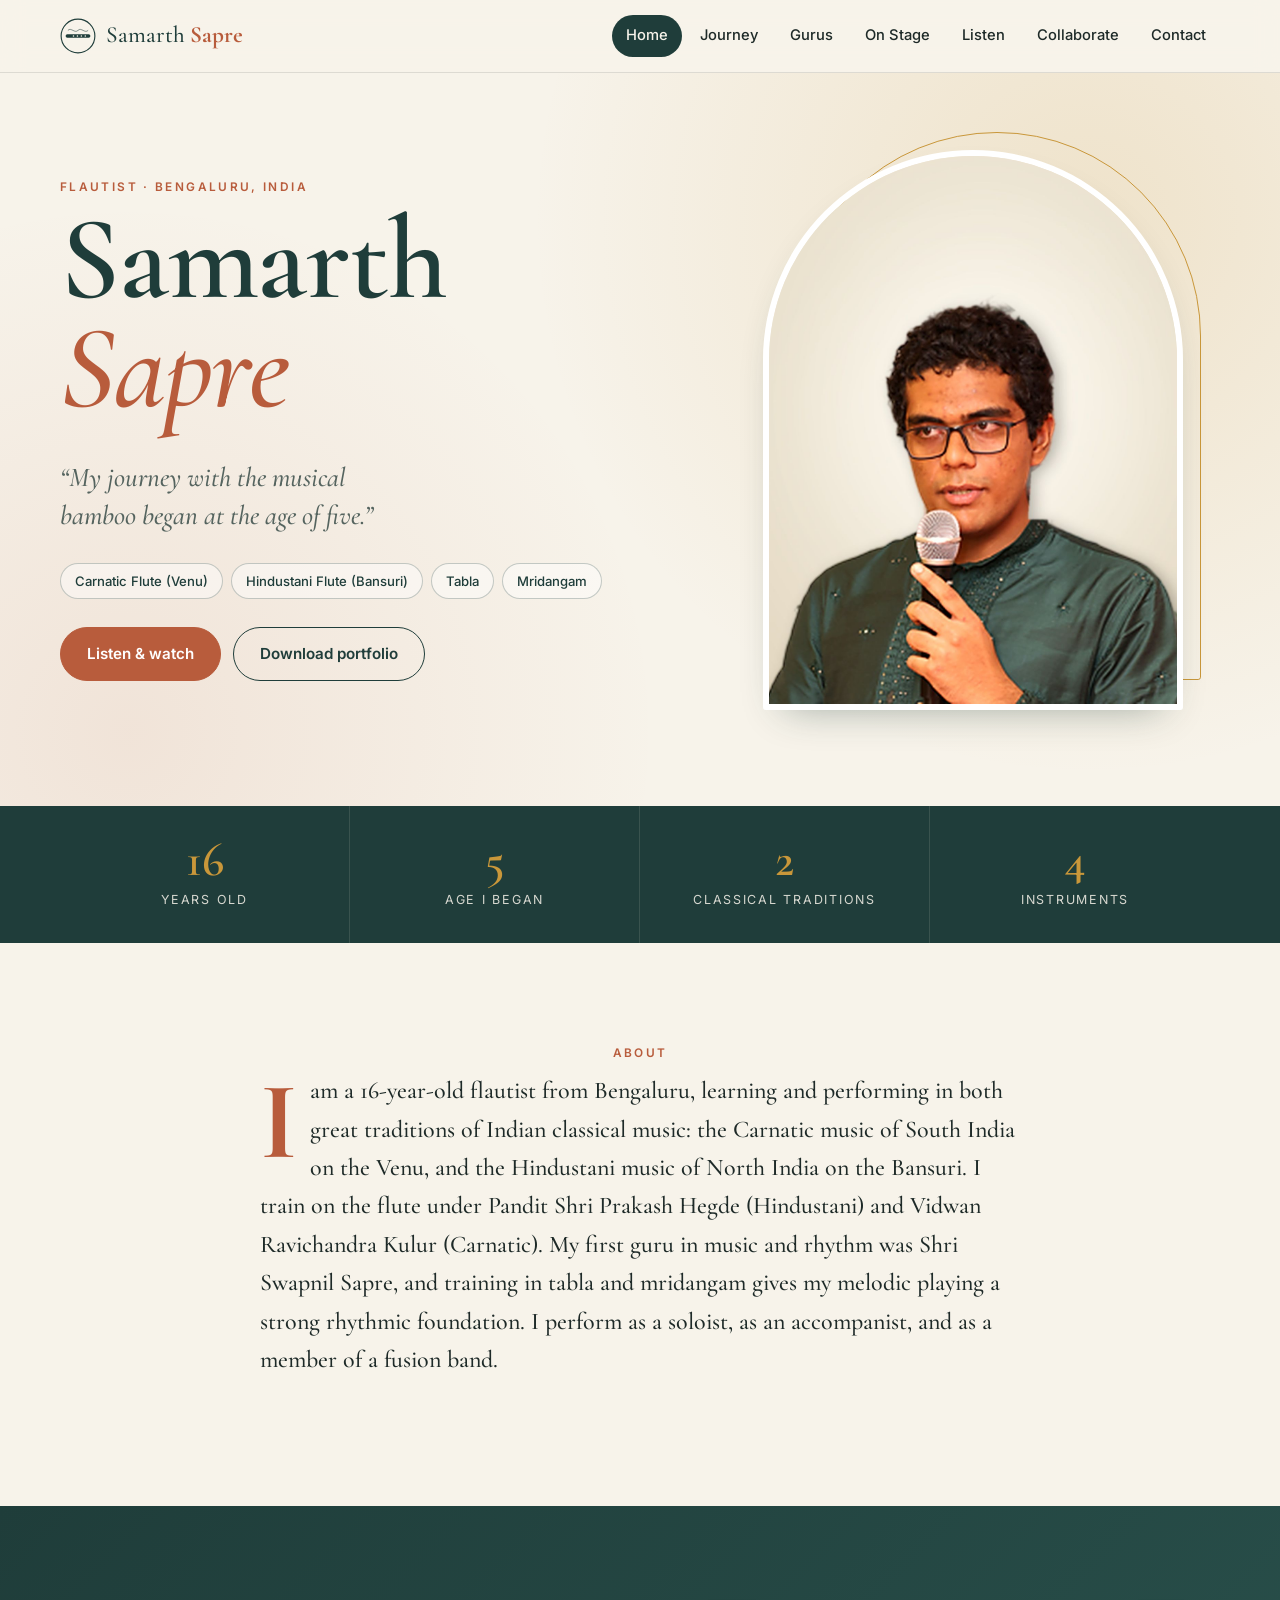
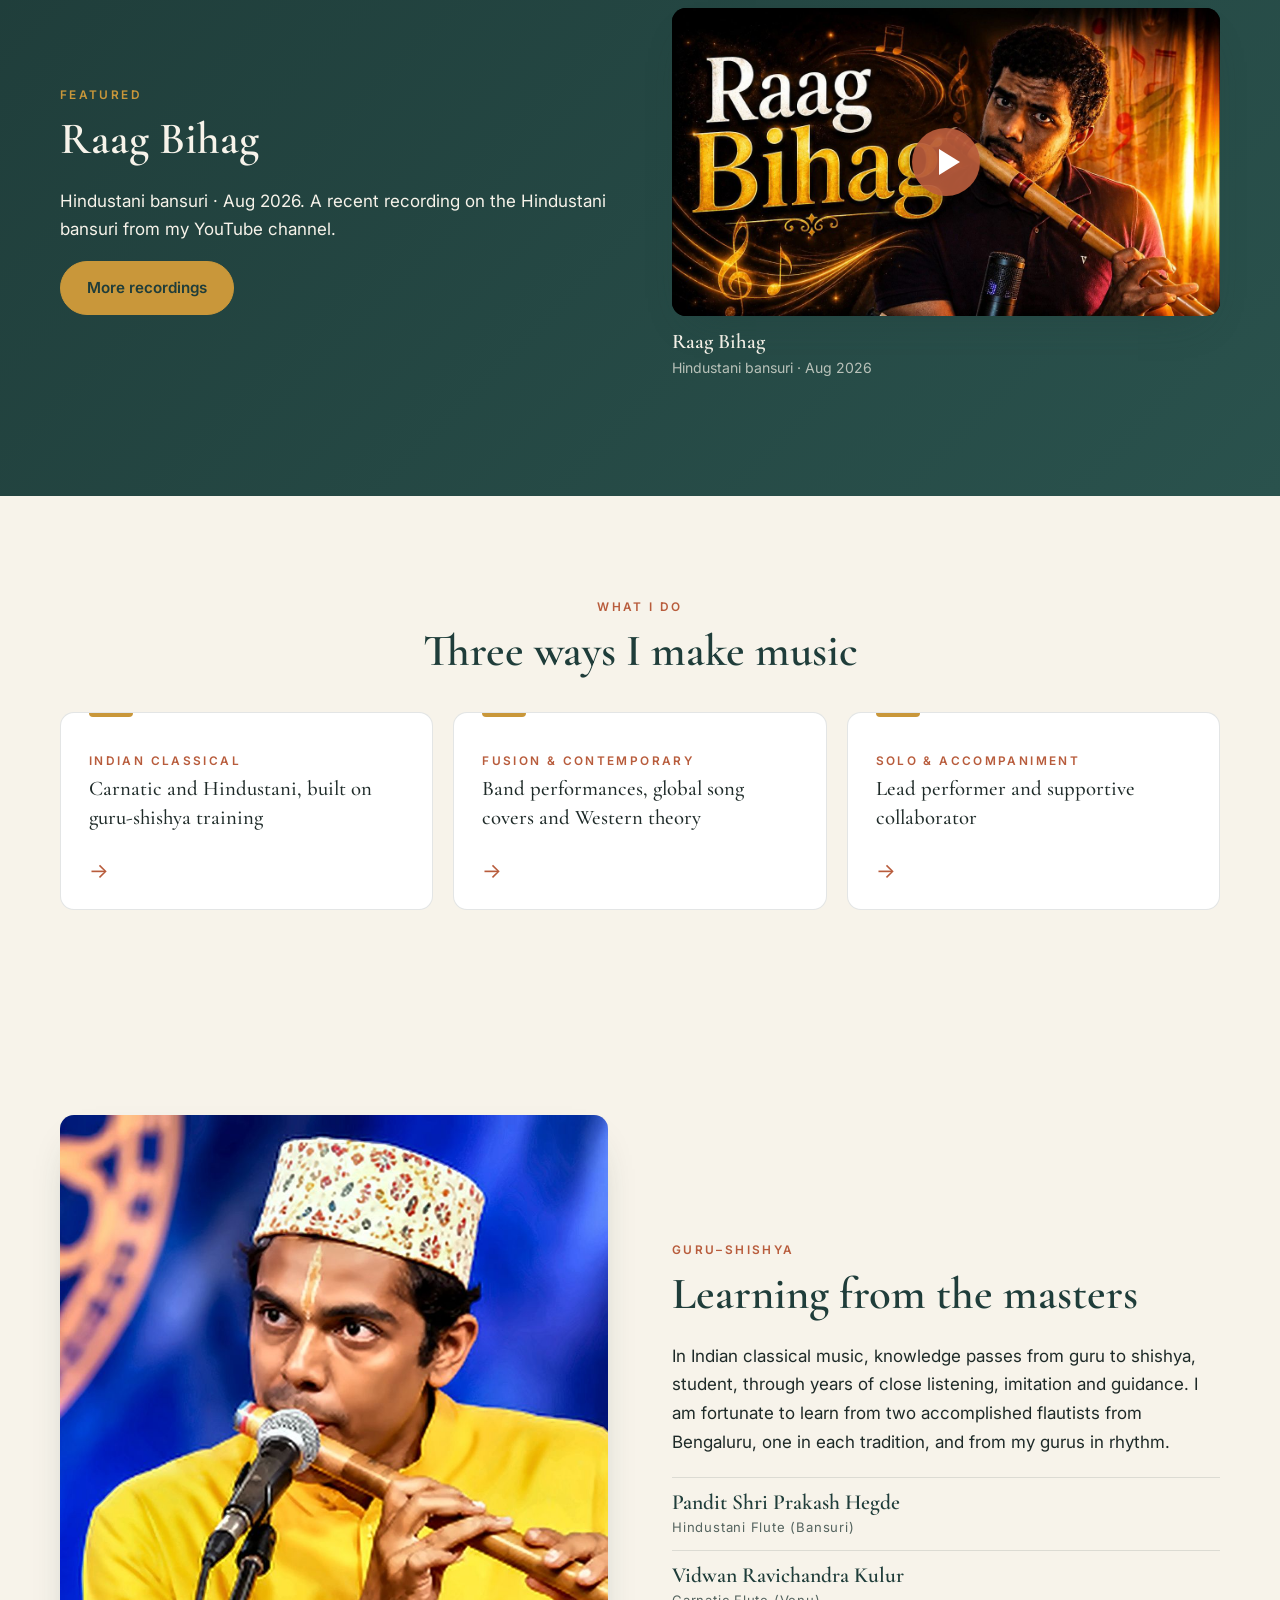
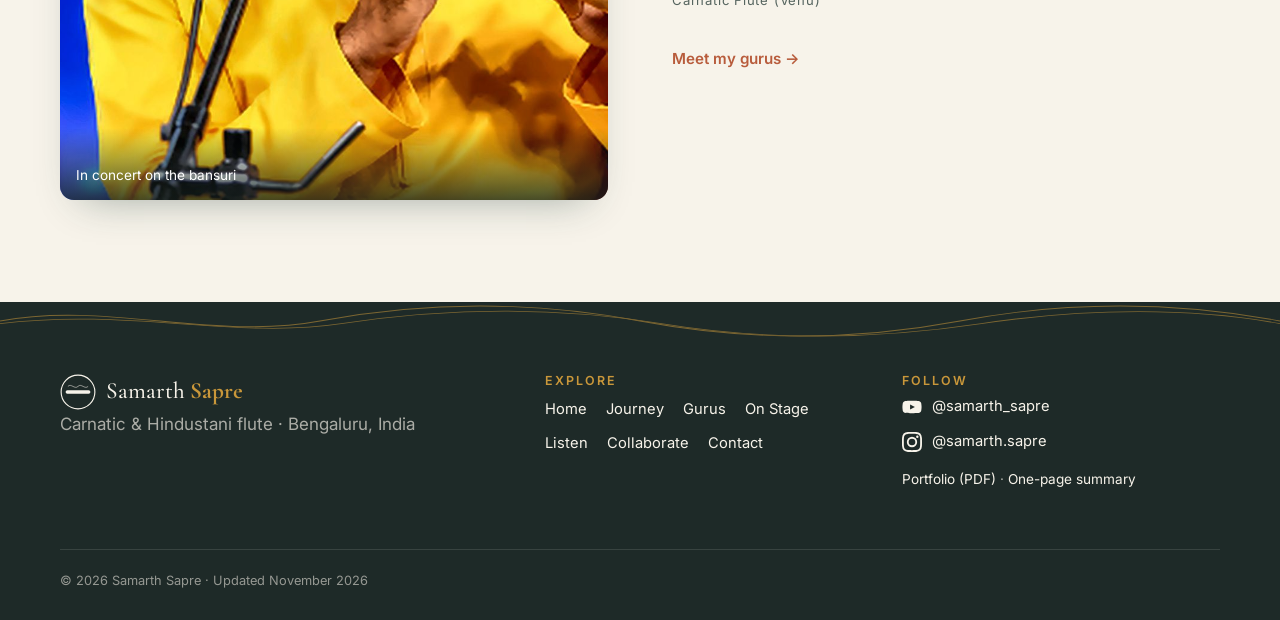
==== commit bc3b89f7: "New main portrait; seated recital photo added to the gallery Authored by Swapnil" ====
--- a/index.html
+++ b/index.html
@@ -43,7 +43,7 @@
       </div>
     </div>
     <div class="hero-photo">
-      <div class="arch"><img src="assets/img/1.jpg" alt="Samarth Sapre with his bansuri" fetchpriority="high"></div>
+      <div class="arch"><img src="assets/img/1.jpg" alt="Portrait of Samarth Sapre" fetchpriority="high"></div>
       <span class="ring" aria-hidden="true"></span>
     </div>
   </div>
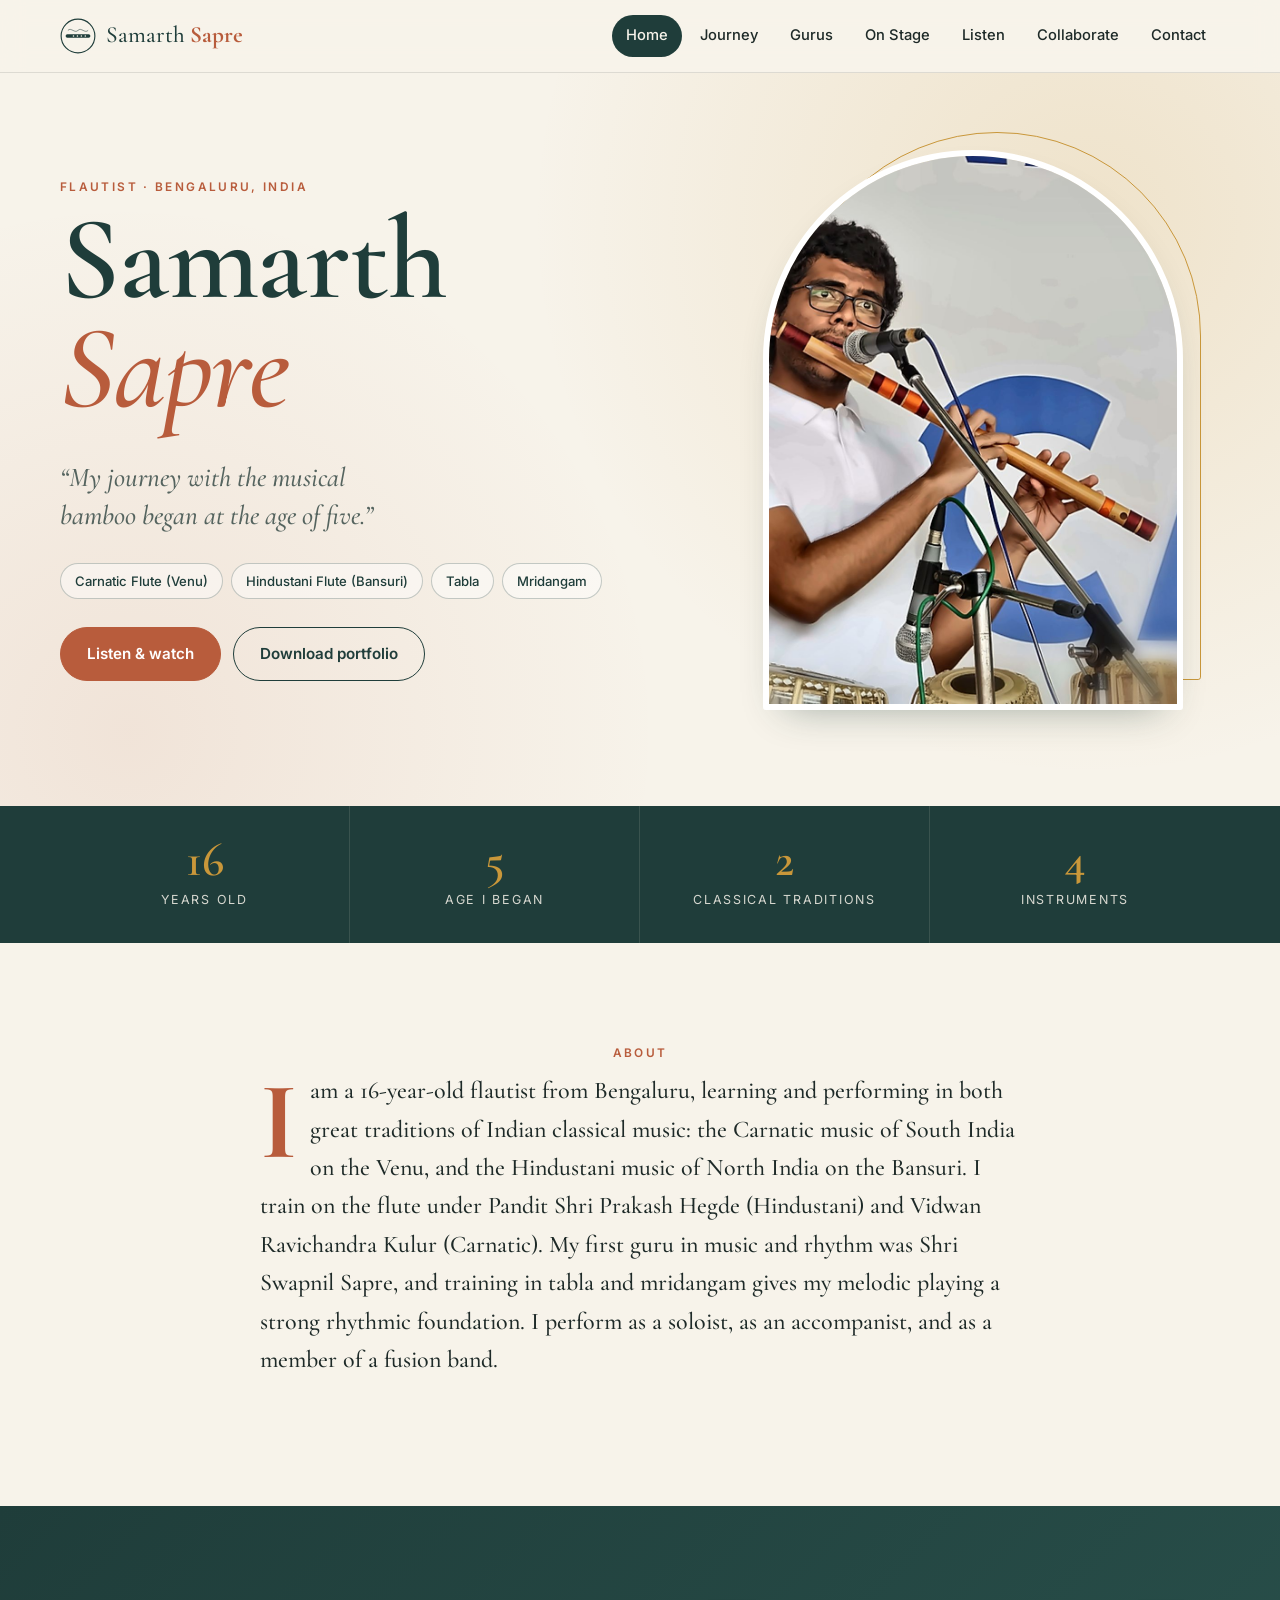
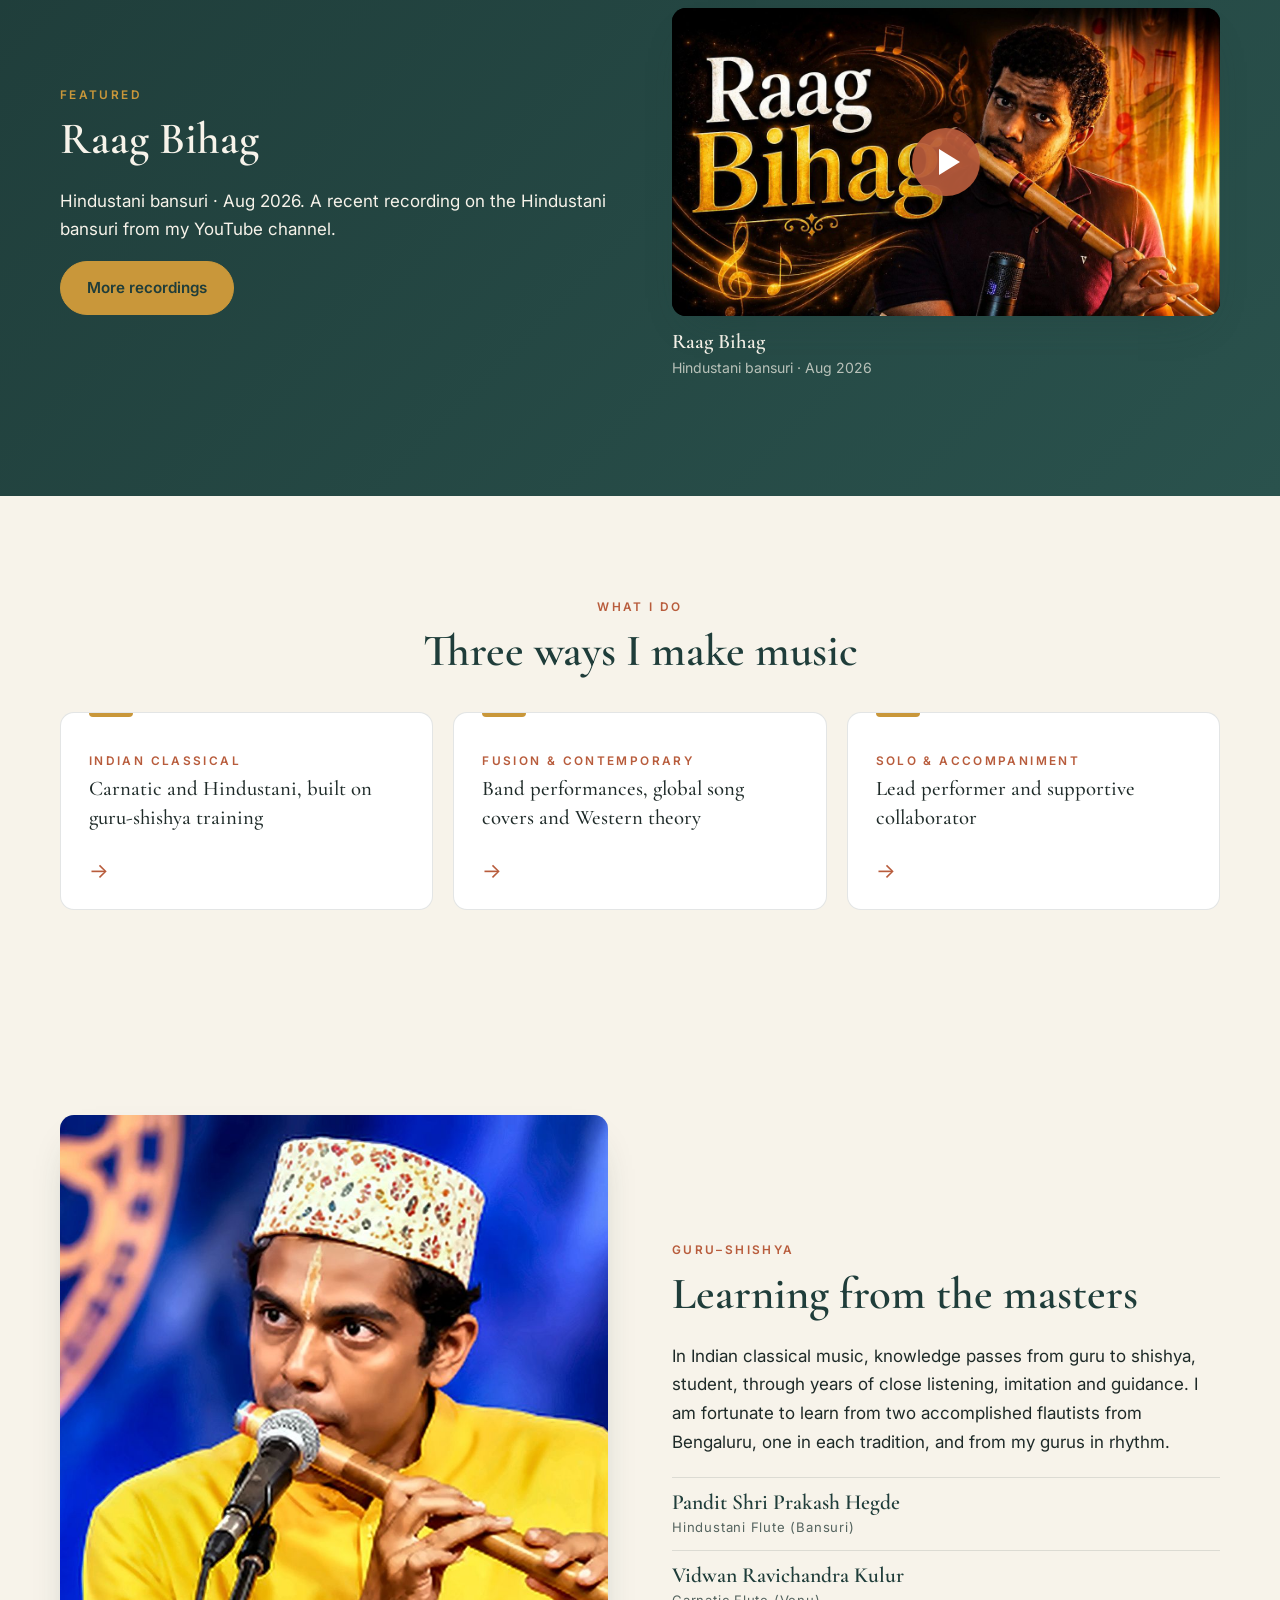
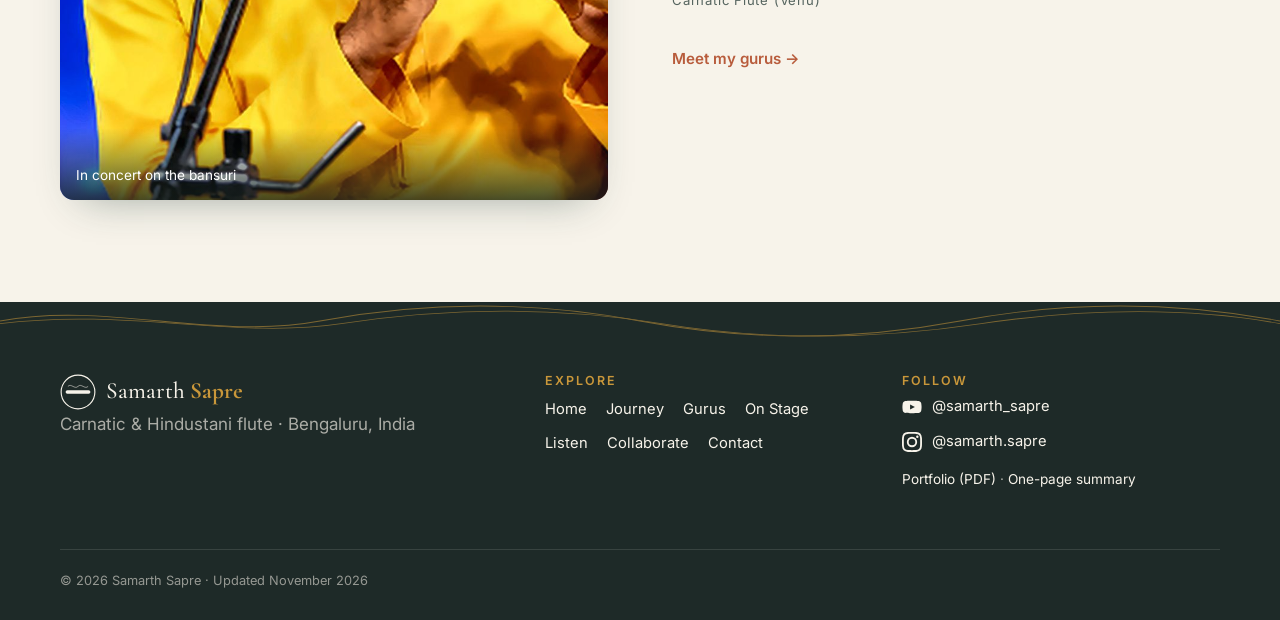
==== commit 1162cd1f: "Update hero photo image source in index.html" ====
--- a/index.html
+++ b/index.html
@@ -9,15 +9,15 @@
 <meta property="og:type" content="website">
 <meta property="og:title" content="Samarth Sapre · Flautist · Carnatic &amp; Hindustani">
 <meta property="og:description" content="Samarth Sapre, a 16-year-old flautist from Bengaluru performing Carnatic flute (venu) and Hindustani bansuri, with tabla and mridangam.">
-<meta property="og:image" content="https://samarthss2104.github.io/assets/img/og.jpg">
+<meta property="og:image" content="https://samarthsapre.online/assets/img/og.jpg">
 <meta name="twitter:card" content="summary_large_image">
-<link rel="canonical" href="https://samarthss2104.github.io/">
+<link rel="canonical" href="https://samarthsapre.online/">
 <link rel="icon" href="assets/favicon.svg" type="image/svg+xml">
 <link rel="preconnect" href="https://fonts.googleapis.com">
 <link rel="preconnect" href="https://fonts.gstatic.com" crossorigin>
 <link href="https://fonts.googleapis.com/css2?family=Cormorant+Garamond:ital,wght@0,500;0,600;0,700;1,500&family=Inter:wght@400;500;600&display=swap" rel="stylesheet">
 <link rel="stylesheet" href="assets/style.css">
-<script type="application/ld+json">{"@context": "https://schema.org", "@type": "Person", "name": "Samarth Sapre", "jobTitle": "Flautist (Carnatic and Hindustani)", "address": {"@type": "PostalAddress", "addressLocality": "Bengaluru", "addressCountry": "IN"}, "sameAs": ["https://youtube.com/@samarth_sapre", "https://www.instagram.com/samarth.sapre"], "url": "https://samarthss2104.github.io/"}</script>
+<script type="application/ld+json">{"@context": "https://schema.org", "@type": "Person", "name": "Samarth Sapre", "jobTitle": "Flautist (Carnatic and Hindustani)", "address": {"@type": "PostalAddress", "addressLocality": "Bengaluru", "addressCountry": "IN"}, "sameAs": ["https://youtube.com/@samarth_sapre", "https://www.instagram.com/samarth.sapre"], "url": "https://samarthsapre.online/"}</script>
 </head>
 <body class="page-index">
 <a class="skip" href="#main">Skip to content</a>
@@ -43,7 +43,7 @@
       </div>
     </div>
     <div class="hero-photo">
-      <div class="arch"><img src="assets/img/1.jpg" alt="Portrait of Samarth Sapre" fetchpriority="high"></div>
+      <div class="arch"><img src="assets/img/2.jpg" alt="Portrait of Samarth Sapre" fetchpriority="high"></div>
       <span class="ring" aria-hidden="true"></span>
     </div>
   </div>
--- a/assets/style.css
+++ b/assets/style.css
@@ -200,6 +200,10 @@
 .photo.tall img { aspect-ratio: 4 / 5; }
 .photo-pair { display: grid; grid-template-columns: 1fr 1fr; gap: 16px; }
 .photo-pair .photo img { aspect-ratio: 3 / 4; }
+/* journey: the early-years photos are shown whole, side by side, widths in proportion to their shapes */
+.photo-pair.whole { grid-template-columns: 1.16fr 2.15fr; align-items: start; }
+.photo-pair.whole .photo img { aspect-ratio: auto; height: auto; }
+.split:has(.photo-pair.whole) { grid-template-columns: 1fr 1.4fr; }
 .guru-mini { list-style: none; padding: 0; margin: 20px 0; }
 .guru-mini li { display: flex; flex-direction: column; padding: 12px 0; border-top: 1px solid var(--line); }
 .guru-mini b { font: 600 1.35rem/1.2 var(--serif); color: var(--teal); }
@@ -390,3 +394,5 @@
   .duo .photo:last-child { aspect-ratio: 4 / 5; }
   .videos.four { grid-template-columns: 1fr; }
 }
+@media (max-width: 960px) { .split:has(.photo-pair.whole) { grid-template-columns: 1fr; } }
+@media (max-width: 640px) { .photo-pair.whole { grid-template-columns: 1fr; } }
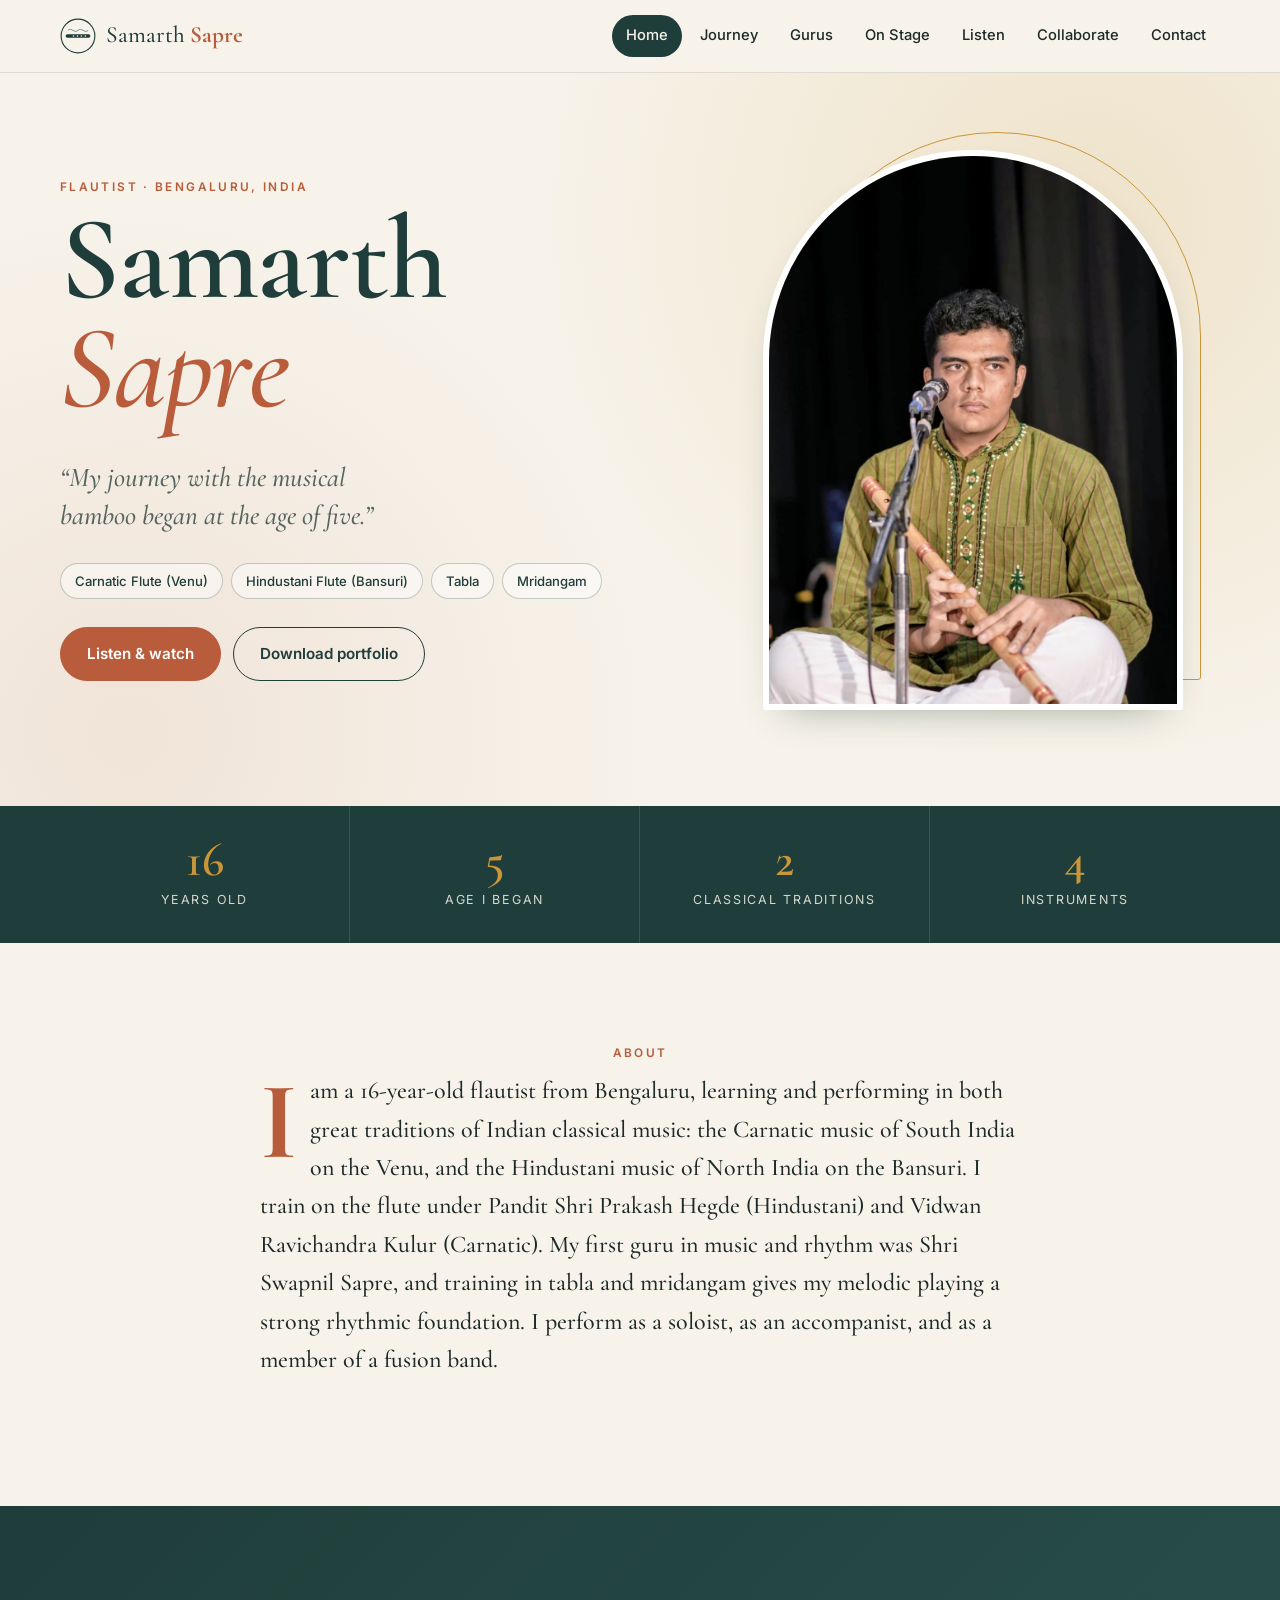
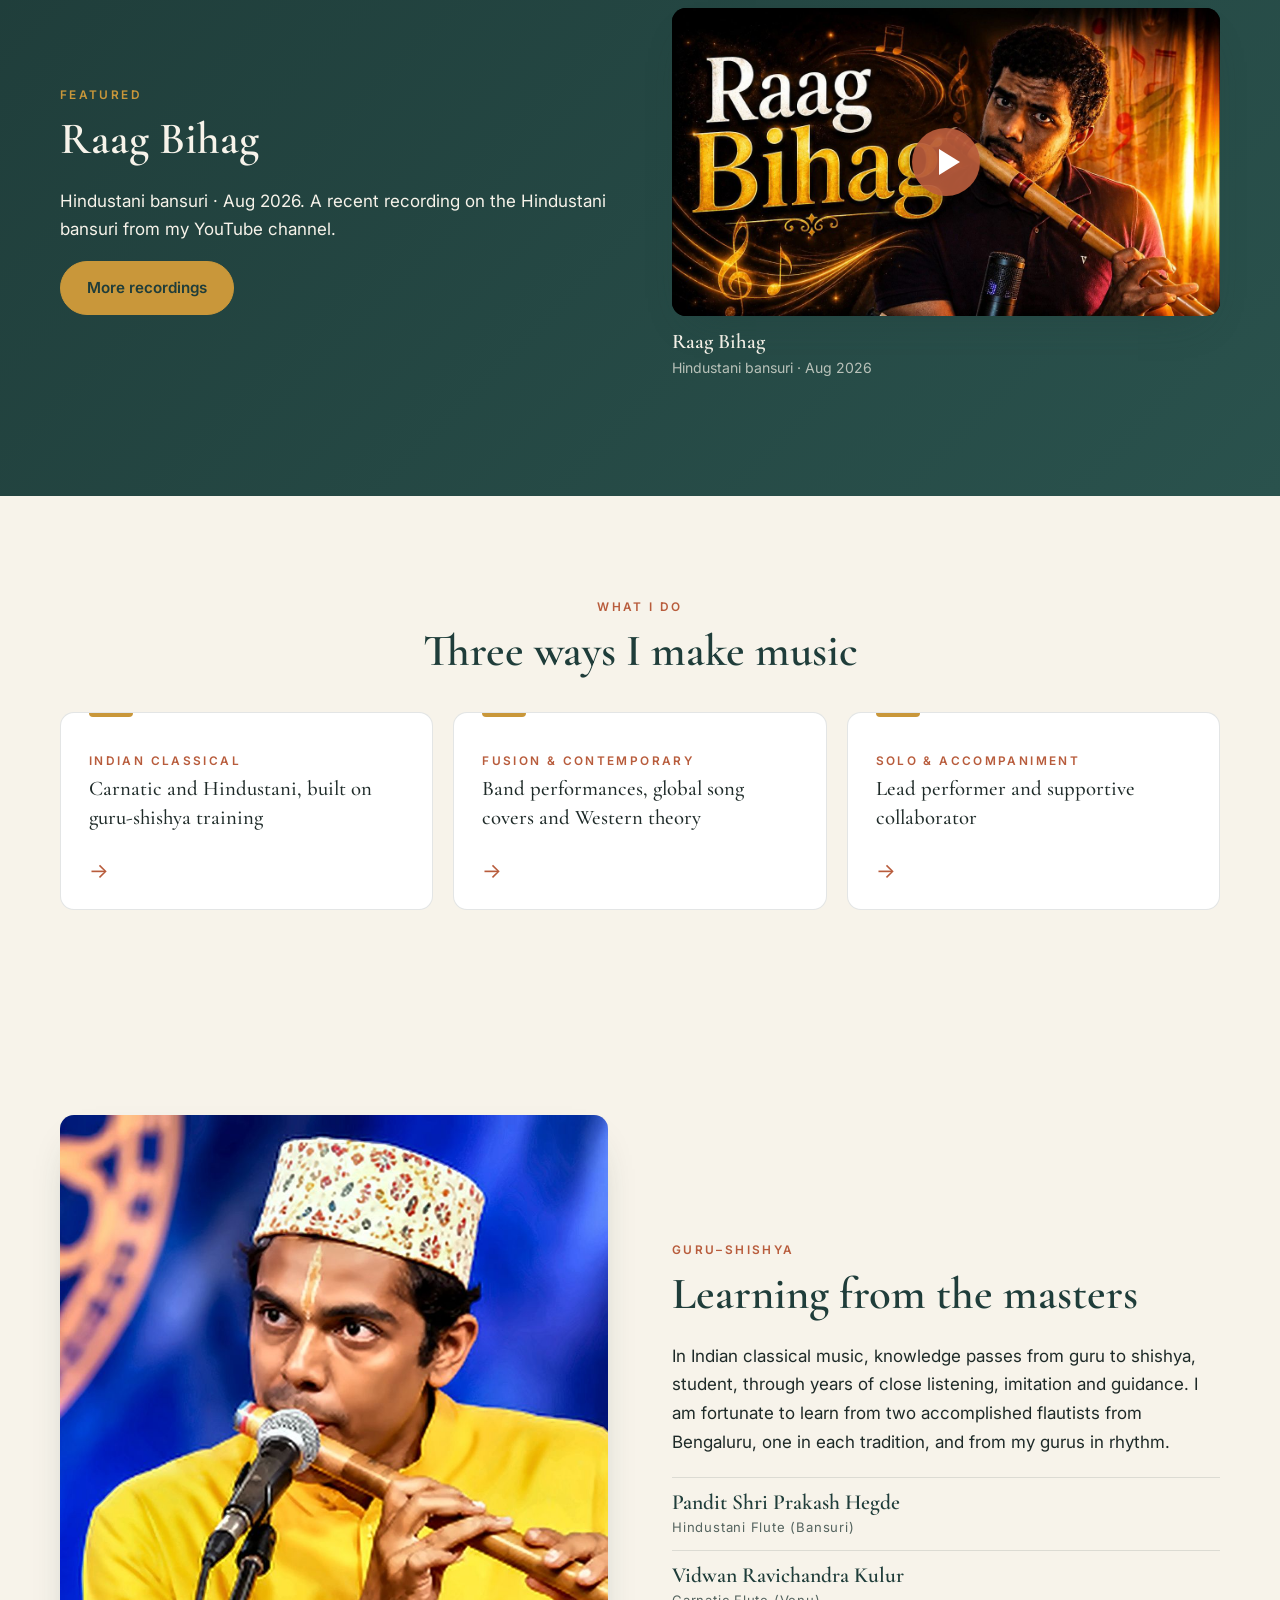
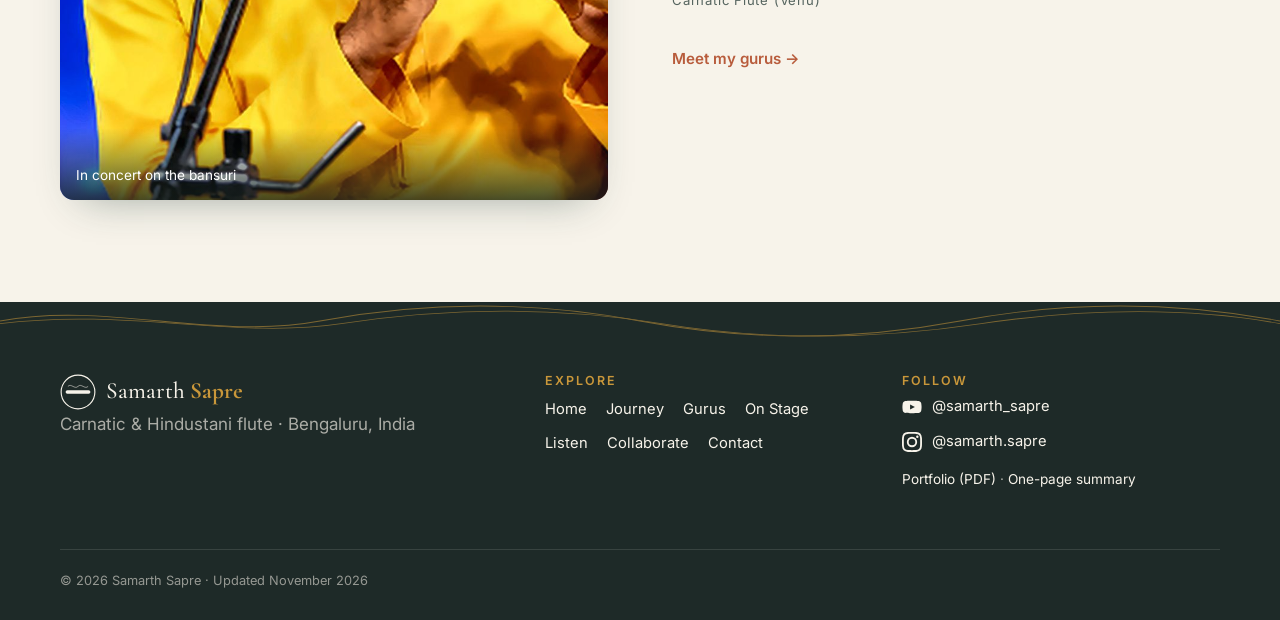
==== commit 357b002b: "Update homepage portrait Co-authored-by: Copilot <223556219+Copilot@users.noreply.github.com>" ====
--- a/index.html
+++ b/index.html
@@ -43,7 +43,7 @@
       </div>
     </div>
     <div class="hero-photo">
-      <div class="arch"><img src="assets/img/2.jpg" alt="Portrait of Samarth Sapre" fetchpriority="high"></div>
+      <div class="arch"><img src="assets/img/10.jpg" alt="Portrait of Samarth Sapre" fetchpriority="high"></div>
       <span class="ring" aria-hidden="true"></span>
     </div>
   </div>
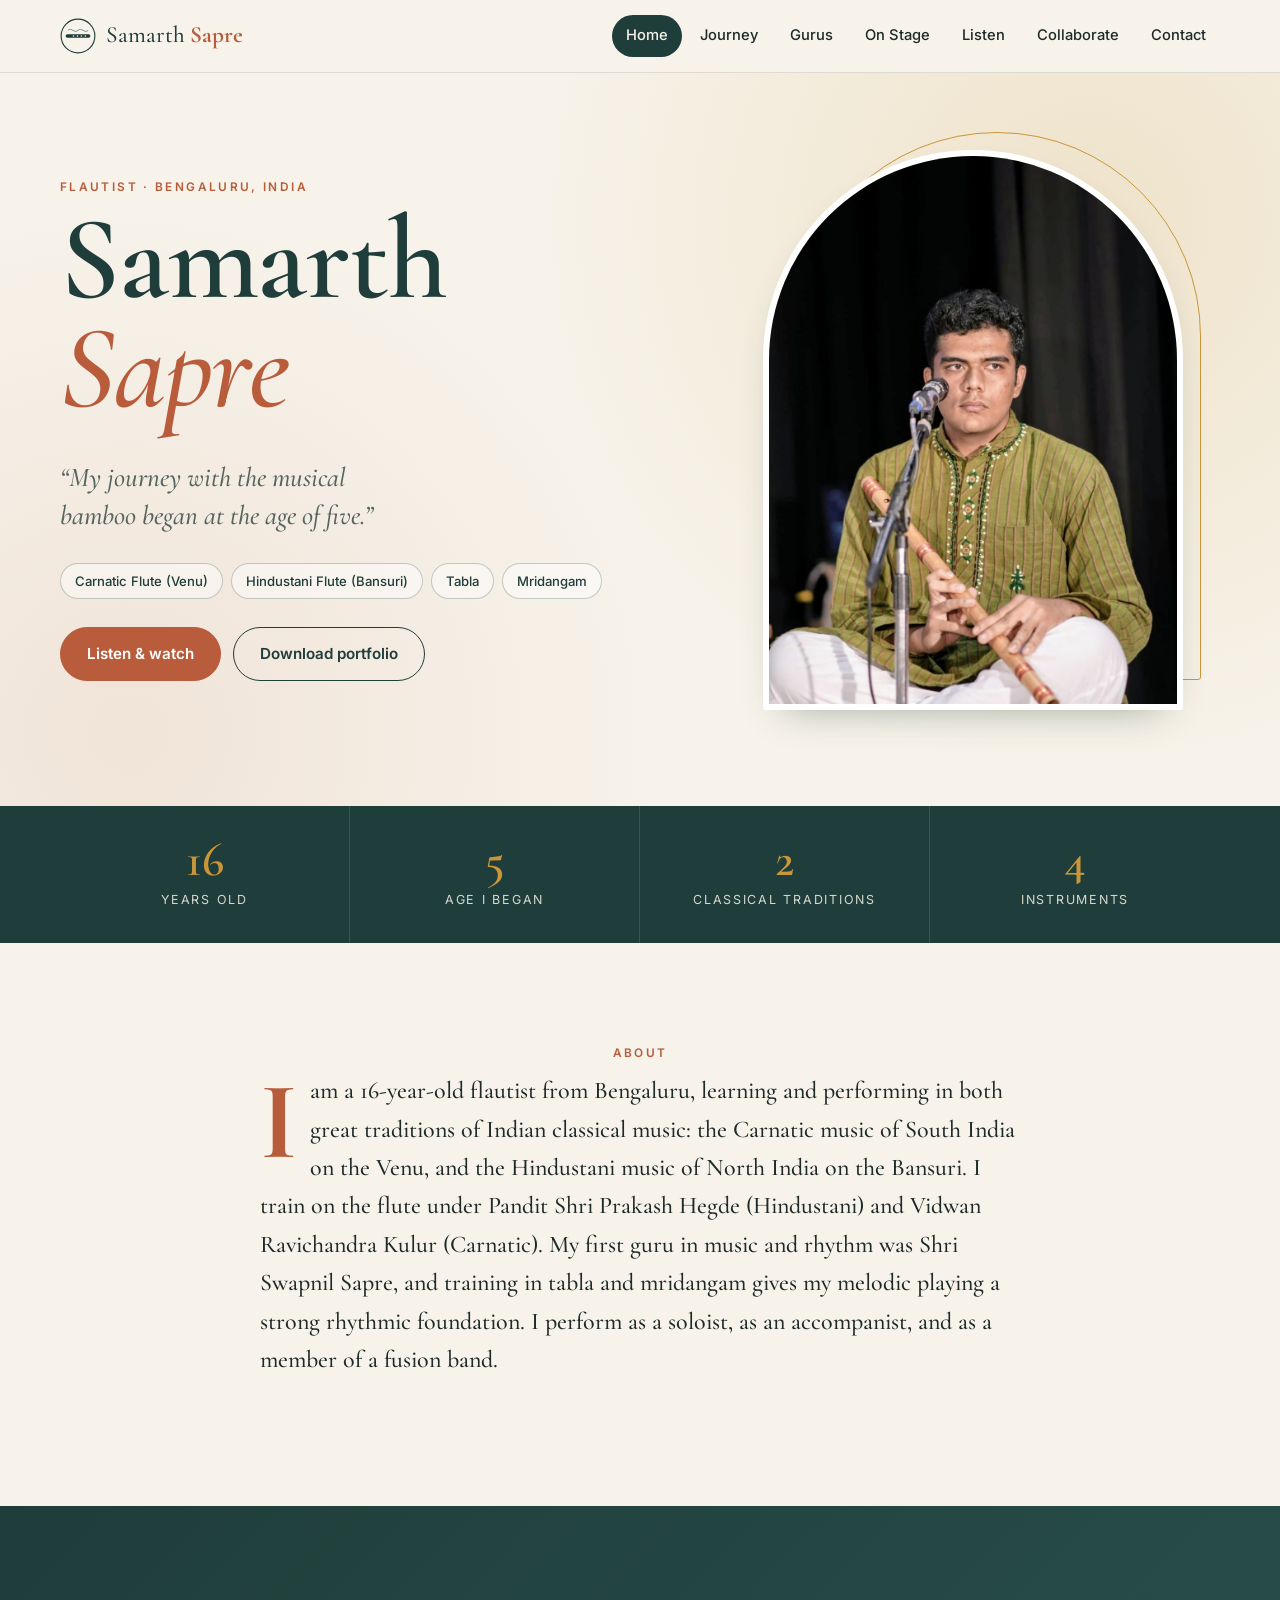
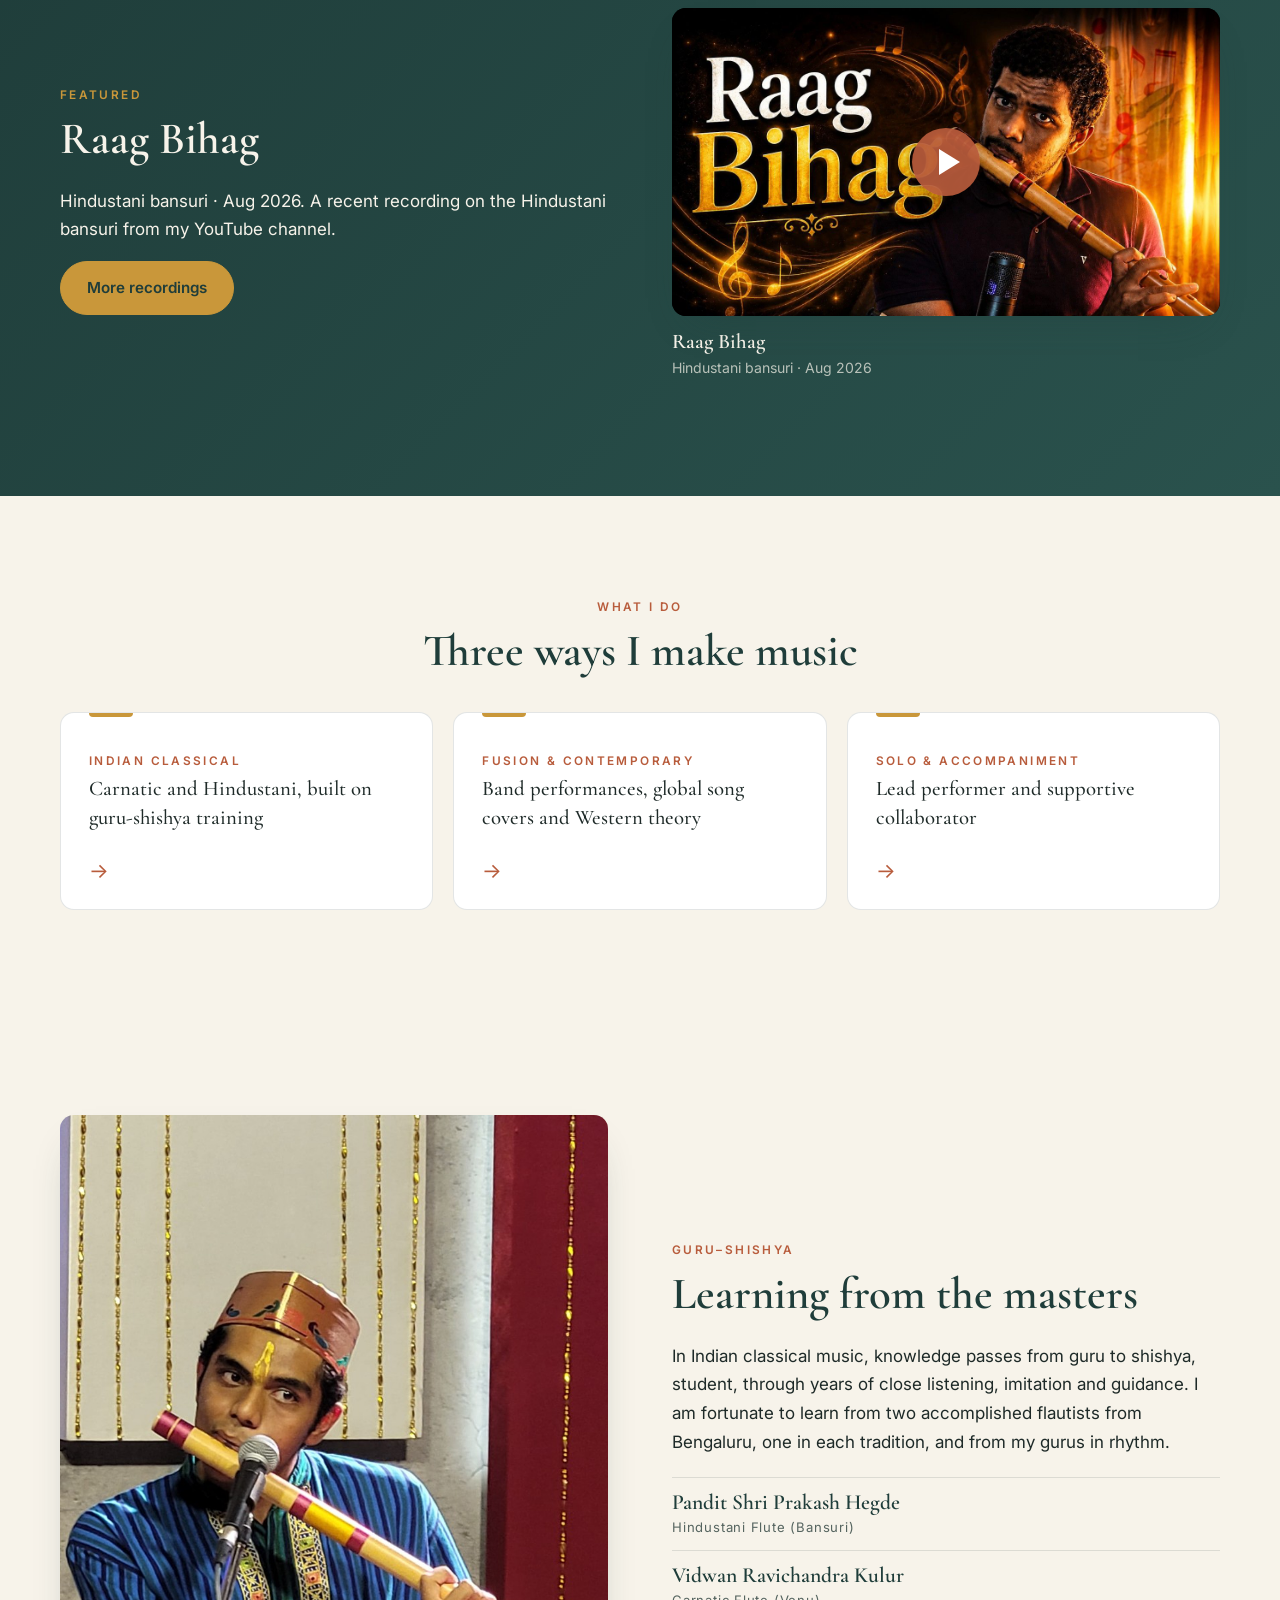
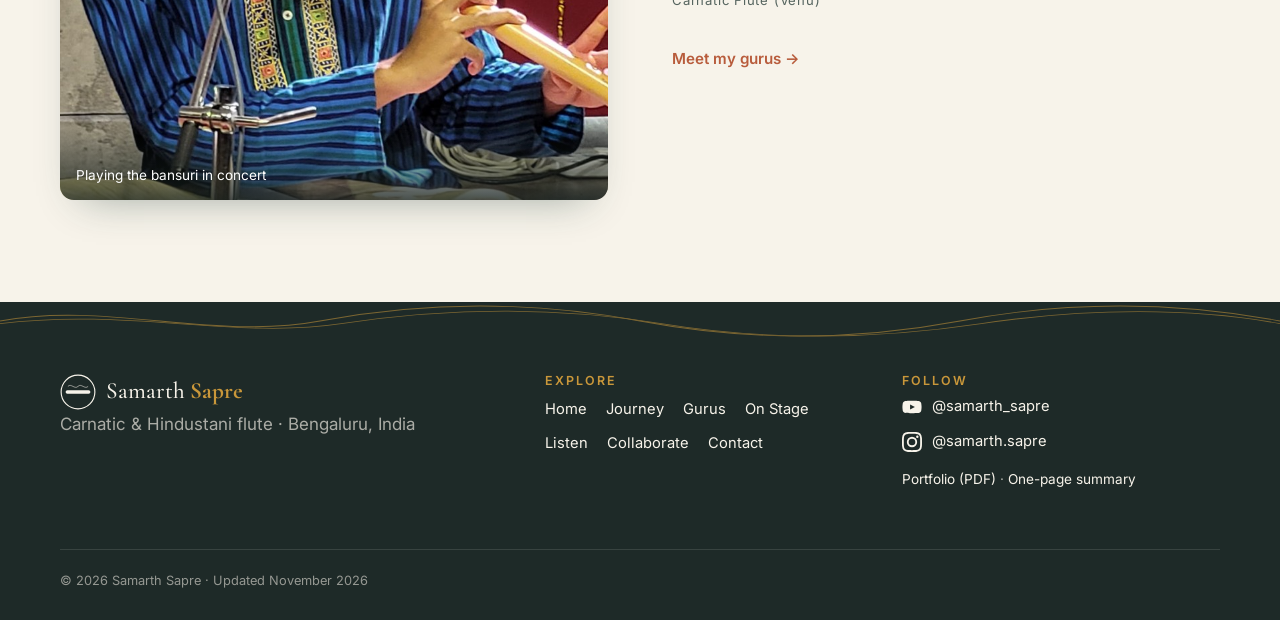
==== commit 31b9c173: "Show the concert bansuri photo on the homepage. Co-authored-by: Cursor <cursoragent@cursor.com>" ====
--- a/index.html
+++ b/index.html
@@ -9,7 +9,7 @@
 <meta property="og:type" content="website">
 <meta property="og:title" content="Samarth Sapre · Flautist · Carnatic &amp; Hindustani">
 <meta property="og:description" content="Samarth Sapre, a 16-year-old flautist from Bengaluru performing Carnatic flute (venu) and Hindustani bansuri, with tabla and mridangam.">
-<meta property="og:image" content="https://samarthsapre.online/assets/img/og.jpg">
+<meta property="og:image" content="https://samarthsapre.online/assets/img/10.jpg">
 <meta name="twitter:card" content="summary_large_image">
 <link rel="canonical" href="https://samarthsapre.online/">
 <link rel="icon" href="assets/favicon.svg" type="image/svg+xml">
@@ -82,7 +82,7 @@
 </section>
 <section class="gurus-teaser">
   <div class="wrap split">
-    <figure class="photo tall" data-lightbox><img src="assets/img/8.jpg" alt="In concert on the bansuri" loading="lazy" style="object-position:45% 45%"><figcaption>In concert on the bansuri</figcaption></figure>
+    <figure class="photo tall" data-lightbox><img src="assets/img/11.jpg" alt="Playing the bansuri in concert" loading="lazy" style="object-position:46% 38%"><figcaption>Playing the bansuri in concert</figcaption></figure>
     <div>
       <p class="kicker">Guru–shishya</p>
       <h2>Learning from the masters</h2>
